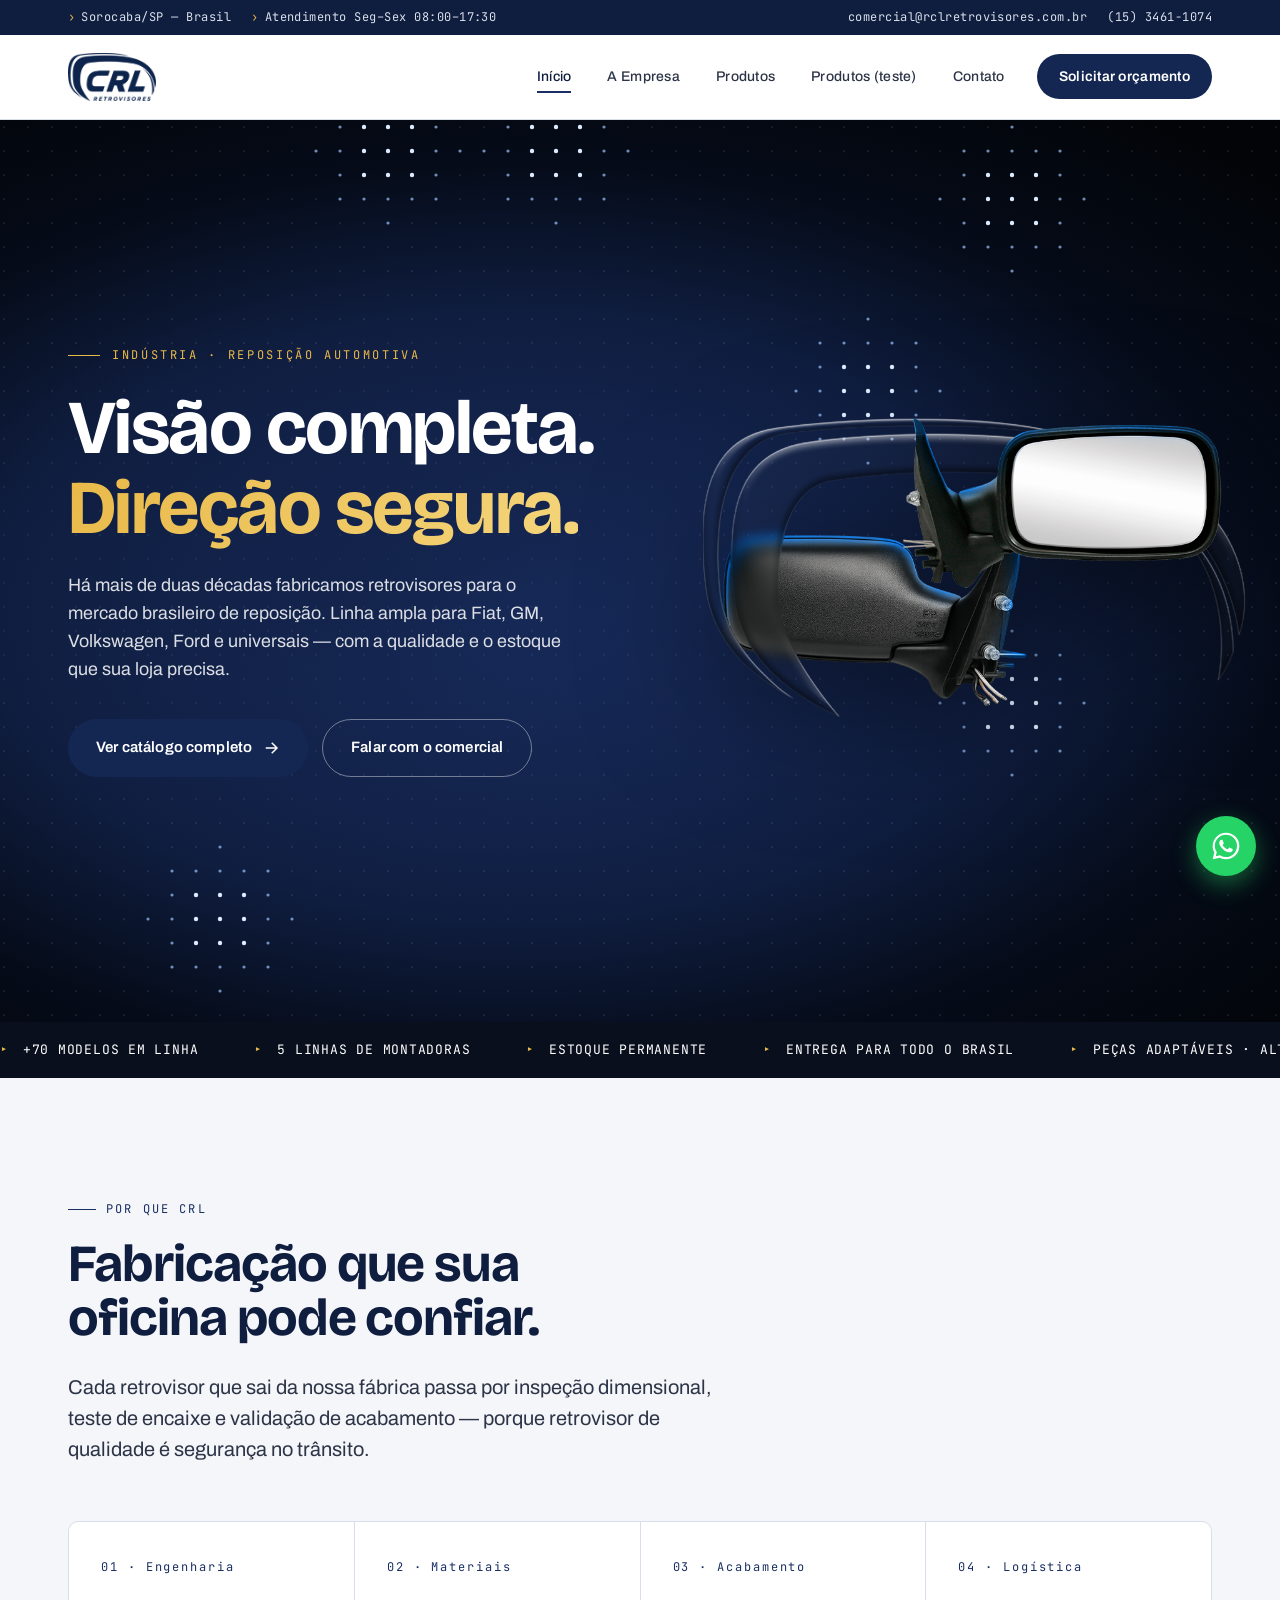
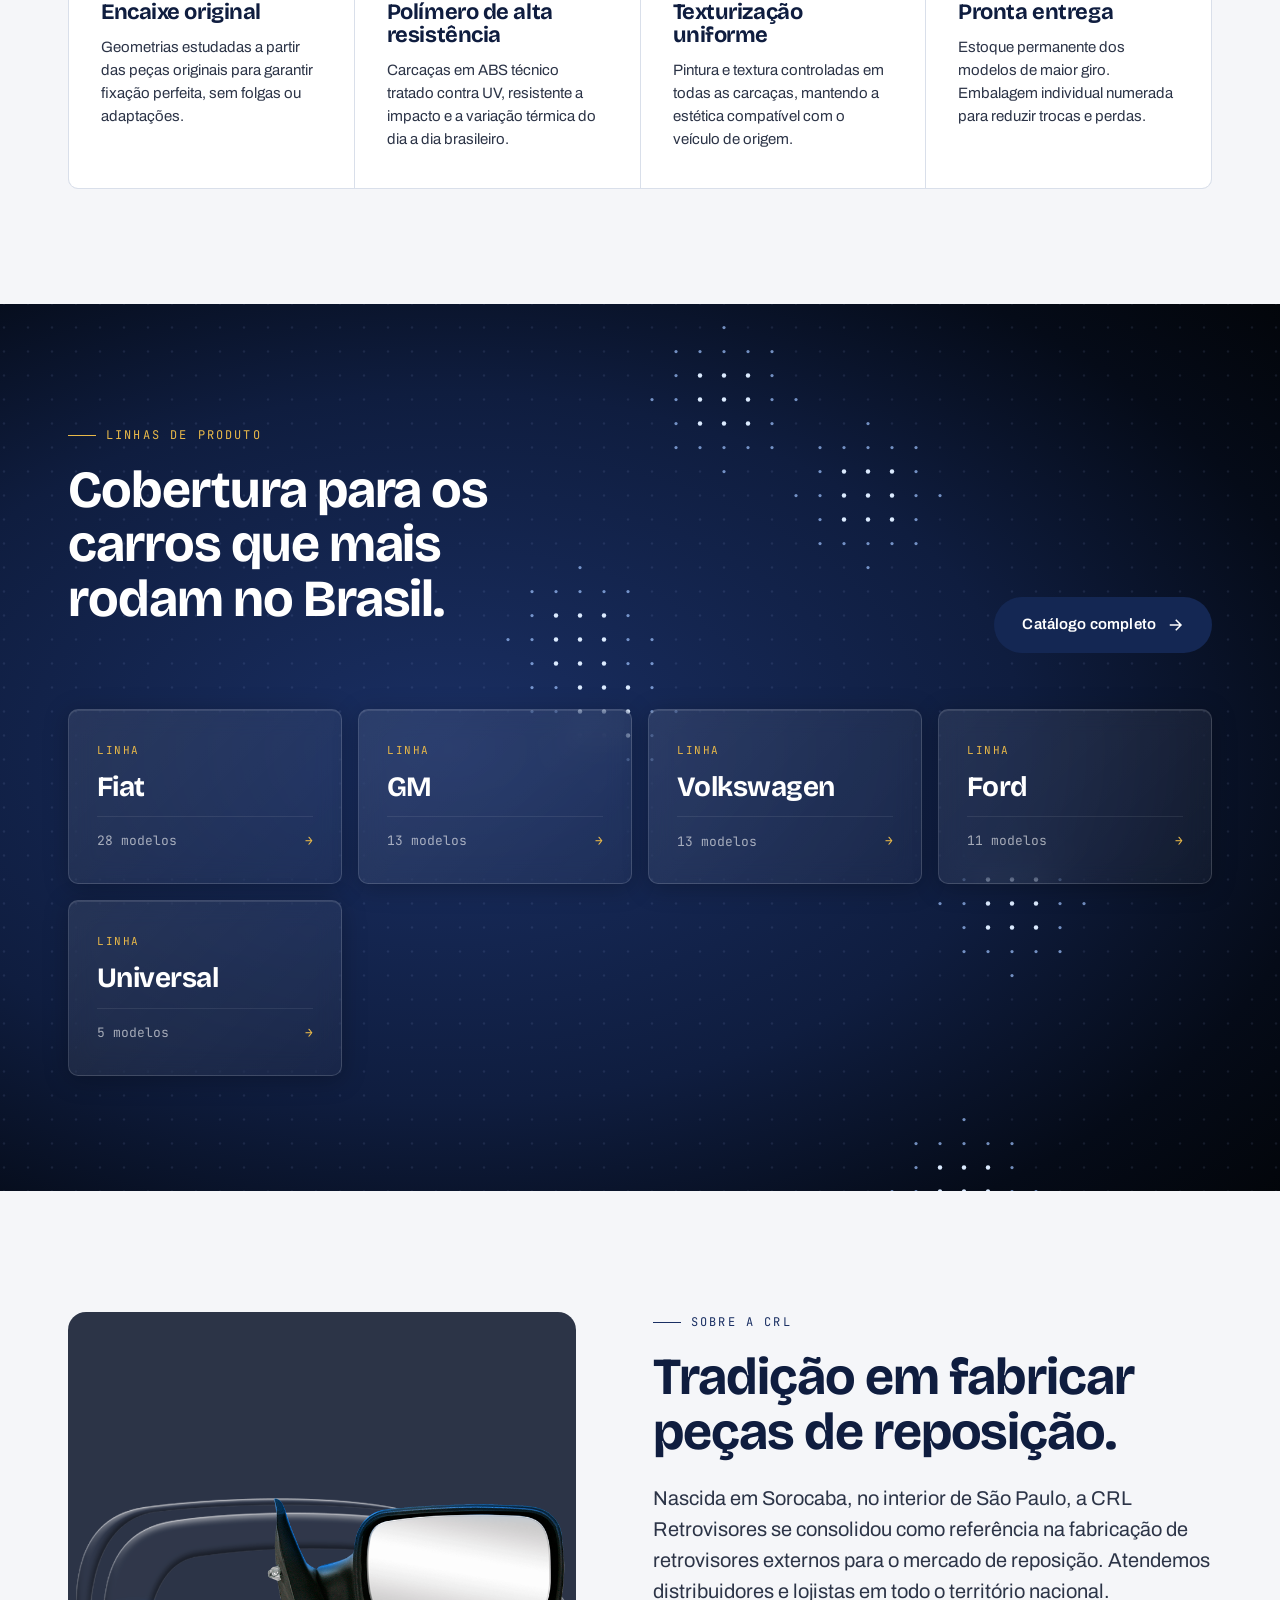
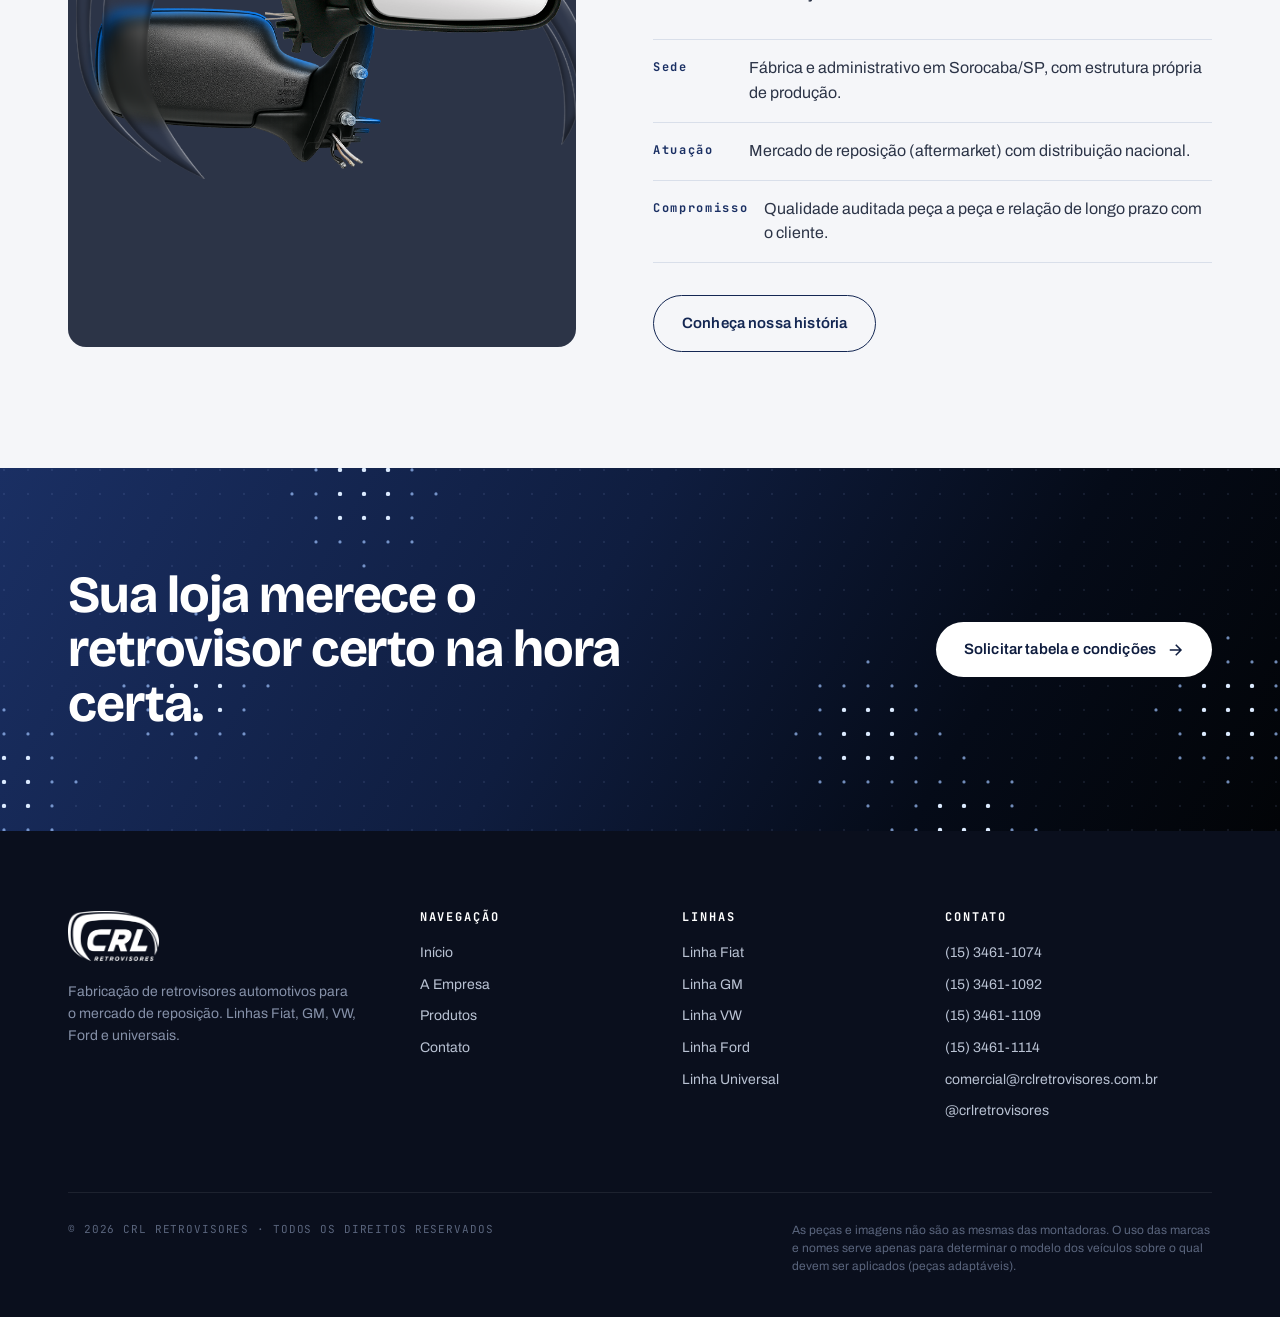
==== index.html @ fc0cb9d3 "Adiciona fotos faltantes e pagina Produtos (teste) - Associa as 9 fotos avulsas (IMG_99xx) aos produ" ====
<!DOCTYPE html>
<html lang="pt-BR">
<head>
<meta charset="UTF-8" />
<meta name="viewport" content="width=device-width, initial-scale=1.0" />
<title>CRL Retrovisores — Fábrica de retrovisores automotivos</title>
<meta name="description" content="Fábrica brasileira de retrovisores automotivos para Fiat, GM, VW, Ford e linha universal. Qualidade, ampla linha e pronta entrega para o mercado de reposição." />
<link rel="preconnect" href="https://fonts.googleapis.com" />
<link rel="preconnect" href="https://fonts.gstatic.com" crossorigin />
<link href="https://fonts.googleapis.com/css2?family=Archivo:wght@400;500;600;700;800&family=Bricolage+Grotesque:opsz,wght@12..96,500;12..96,700;12..96,800&family=JetBrains+Mono:wght@400;500&display=swap" rel="stylesheet" />
<link rel="stylesheet" href="style.css" />
</head>
<body>

<!-- Topbar -->
<div class="topbar">
  <div class="topbar-inner">
    <div class="topbar-info">
      <span>Sorocaba/SP — Brasil</span>
      <span>Atendimento Seg–Sex 08:00–17:30</span>
    </div>
    <div class="topbar-info">
      <a href="mailto:comercial@rclretrovisores.com.br">comercial@rclretrovisores.com.br</a>
      <a href="tel:+551534611074">(15) 3461-1074</a>
    </div>
  </div>
</div>

<!-- Header -->
<header class="site-header">
  <div class="header-inner">
    <a href="index.html" class="brand" aria-label="CRL Retrovisores - Início">
      <img src="logo-crl.png" alt="CRL Retrovisores" />
    </a>
    <button class="menu-toggle" aria-label="Abrir menu">
      <span></span><span></span><span></span>
    </button>
    <nav class="nav" aria-label="Navegação principal">
      <a href="index.html" class="active">Início</a>
      <a href="empresa.html">A Empresa</a>
      <a href="produtos.html">Produtos</a>
      <a href="produtos-teste.html">Produtos (teste)</a>
      <a href="contato.html">Contato</a>
      <a href="contato.html" class="nav-cta">Solicitar orçamento</a>
    </nav>
  </div>
</header>

<!-- Hero -->
<section class="hero">
  <div class="hero-bg" aria-hidden="true">
    <svg id="hero-dots" xmlns="http://www.w3.org/2000/svg" preserveAspectRatio="xMidYMid slice"></svg>
  </div>
  <div class="hero-inner">
    <div>
      <span class="hero-eyebrow">Indústria · Reposição automotiva</span>
      <h1>Visão completa.<br/><em>Direção segura.</em></h1>
      <p class="lead">Há mais de duas décadas fabricamos retrovisores para o mercado brasileiro de reposição. Linha ampla para Fiat, GM, Volkswagen, Ford e universais — com a qualidade e o estoque que sua loja precisa.</p>
      <div class="hero-actions">
        <a href="produtos.html" class="btn">
          Ver catálogo completo
          <svg class="arrow" viewBox="0 0 24 24" fill="none" stroke="currentColor" stroke-width="2"><path d="M5 12h14M13 5l7 7-7 7"/></svg>
        </a>
        <a href="contato.html" class="btn btn-ghost">Falar com o comercial</a>
      </div>
    </div>
    <div class="hero-visual">
      <img src="hero-mirrors.png" alt="Retrovisores CRL em destaque" />
    </div>
  </div>
</section>

<!-- Marquee numbers -->
<div class="hero-stats" aria-hidden="true">
  <div class="hero-stats-track">
    <span>+70 modelos em linha</span>
    <span>5 linhas de montadoras</span>
    <span>Estoque permanente</span>
    <span>Entrega para todo o Brasil</span>
    <span>Peças adaptáveis · alto padrão</span>
    <span>+70 modelos em linha</span>
    <span>5 linhas de montadoras</span>
    <span>Estoque permanente</span>
    <span>Entrega para todo o Brasil</span>
    <span>Peças adaptáveis · alto padrão</span>
  </div>
</div>

<!-- Diferenciais -->
<section class="section">
  <div class="container">
    <div class="reveal">
      <span class="eyebrow">Por que CRL</span>
      <h2 style="max-width:18ch;">Fabricação que sua oficina pode confiar.</h2>
      <p class="lead">Cada retrovisor que sai da nossa fábrica passa por inspeção dimensional, teste de encaixe e validação de acabamento — porque retrovisor de qualidade é segurança no trânsito.</p>
    </div>

    <div class="features-grid reveal reveal-delay-1">
      <div class="feature">
        <span class="feature-num">01 · Engenharia</span>
        <h3>Encaixe original</h3>
        <p>Geometrias estudadas a partir das peças originais para garantir fixação perfeita, sem folgas ou adaptações.</p>
      </div>
      <div class="feature">
        <span class="feature-num">02 · Materiais</span>
        <h3>Polímero de alta resistência</h3>
        <p>Carcaças em ABS técnico tratado contra UV, resistente a impacto e a variação térmica do dia a dia brasileiro.</p>
      </div>
      <div class="feature">
        <span class="feature-num">03 · Acabamento</span>
        <h3>Texturização uniforme</h3>
        <p>Pintura e textura controladas em todas as carcaças, mantendo a estética compatível com o veículo de origem.</p>
      </div>
      <div class="feature">
        <span class="feature-num">04 · Logística</span>
        <h3>Pronta entrega</h3>
        <p>Estoque permanente dos modelos de maior giro. Embalagem individual numerada para reduzir trocas e perdas.</p>
      </div>
    </div>
  </div>
</section>

<!-- Linhas -->
<section class="section linhas-section">
  <div class="hero-bg" aria-hidden="true">
    <svg xmlns="http://www.w3.org/2000/svg" preserveAspectRatio="xMidYMid slice"></svg>
  </div>
  <div class="container">
    <div style="display:flex;justify-content:space-between;align-items:end;gap:30px;flex-wrap:wrap;" class="reveal">
      <div>
        <span class="eyebrow">Linhas de produto</span>
        <h2 style="max-width:14ch;">Cobertura para os carros que mais rodam no Brasil.</h2>
      </div>
      <a href="produtos.html" class="btn">Catálogo completo
        <svg class="arrow" viewBox="0 0 24 24" fill="none" stroke="currentColor" stroke-width="2"><path d="M5 12h14M13 5l7 7-7 7"/></svg>
      </a>
    </div>

    <div class="linhas-grid reveal reveal-delay-1">
      <a href="produtos.html?marca=Fiat" class="linha-card">
        <span class="badge">Linha</span>
        <h3>Fiat</h3>
        <span class="count">28 modelos</span>
      </a>
      <a href="produtos.html?marca=GM" class="linha-card">
        <span class="badge">Linha</span>
        <h3>GM</h3>
        <span class="count">13 modelos</span>
      </a>
      <a href="produtos.html?marca=VW" class="linha-card">
        <span class="badge">Linha</span>
        <h3>Volkswagen</h3>
        <span class="count">13 modelos</span>
      </a>
      <a href="produtos.html?marca=Ford" class="linha-card">
        <span class="badge">Linha</span>
        <h3>Ford</h3>
        <span class="count">11 modelos</span>
      </a>
      <a href="produtos.html?marca=Universal" class="linha-card">
        <span class="badge">Linha</span>
        <h3>Universal</h3>
        <span class="count">5 modelos</span>
      </a>
    </div>
  </div>
</section>

<!-- About split -->
<section class="section">
  <div class="container">
    <div class="split">
      <div class="split-visual reveal">
        <img src="hero-mirrors.png" alt="Detalhe de retrovisor automotivo" />
      </div>
      <div class="split-text reveal reveal-delay-1">
        <span class="eyebrow">Sobre a CRL</span>
        <h2>Tradição em fabricar peças de reposição.</h2>
        <p class="lead">Nascida em Sorocaba, no interior de São Paulo, a CRL Retrovisores se consolidou como referência na fabricação de retrovisores externos para o mercado de reposição. Atendemos distribuidores e lojistas em todo o território nacional.</p>
        <ul>
          <li><strong>Sede</strong><span>Fábrica e administrativo em Sorocaba/SP, com estrutura própria de produção.</span></li>
          <li><strong>Atuação</strong><span>Mercado de reposição (aftermarket) com distribuição nacional.</span></li>
          <li><strong>Compromisso</strong><span>Qualidade auditada peça a peça e relação de longo prazo com o cliente.</span></li>
        </ul>
        <a href="empresa.html" class="btn btn-ghost" style="margin-top:32px;">Conheça nossa história</a>
      </div>
    </div>
  </div>
</section>

<!-- CTA strip -->
<section class="cta-strip">
  <div class="hero-bg" aria-hidden="true">
    <svg xmlns="http://www.w3.org/2000/svg" preserveAspectRatio="xMidYMid slice"></svg>
  </div>
  <div class="cta-strip-inner">
    <h2>Sua loja merece o retrovisor certo na hora certa.</h2>
    <a href="contato.html" class="btn">
      Solicitar tabela e condições
      <svg class="arrow" viewBox="0 0 24 24" fill="none" stroke="currentColor" stroke-width="2"><path d="M5 12h14M13 5l7 7-7 7"/></svg>
    </a>
  </div>
</section>

<!-- Footer -->
<footer>
  <div class="footer-inner">
    <div class="footer-grid">
      <div class="footer-brand">
        <img src="logo-crl-white.png" alt="CRL Retrovisores" />
        <p>Fabricação de retrovisores automotivos para o mercado de reposição. Linhas Fiat, GM, VW, Ford e universais.</p>
      </div>
      <div class="footer-col">
        <h4>Navegação</h4>
        <ul>
          <li><a href="index.html">Início</a></li>
          <li><a href="empresa.html">A Empresa</a></li>
          <li><a href="produtos.html">Produtos</a></li>
          <li><a href="contato.html">Contato</a></li>
        </ul>
      </div>
      <div class="footer-col">
        <h4>Linhas</h4>
        <ul>
          <li><a href="produtos.html?marca=Fiat">Linha Fiat</a></li>
          <li><a href="produtos.html?marca=GM">Linha GM</a></li>
          <li><a href="produtos.html?marca=VW">Linha VW</a></li>
          <li><a href="produtos.html?marca=Ford">Linha Ford</a></li>
          <li><a href="produtos.html?marca=Universal">Linha Universal</a></li>
        </ul>
      </div>
      <div class="footer-col">
        <h4>Contato</h4>
        <ul>
          <li><a href="tel:+551534611074">(15) 3461-1074</a></li>
          <li><a href="tel:+551534611092">(15) 3461-1092</a></li>
          <li><a href="tel:+551534611109">(15) 3461-1109</a></li>
          <li><a href="tel:+551534611114">(15) 3461-1114</a></li>
          <li><a href="mailto:comercial@rclretrovisores.com.br">comercial@rclretrovisores.com.br</a></li>
          <li><a href="https://instagram.com/crlretrovisores" target="_blank" rel="noopener">@crlretrovisores</a></li>
        </ul>
      </div>
    </div>
    <div class="footer-bottom">
      <span>© <span id="year">2026</span> CRL Retrovisores · Todos os direitos reservados</span>
      <p class="disclaimer">As peças e imagens não são as mesmas das montadoras. O uso das marcas e nomes serve apenas para determinar o modelo dos veículos sobre o qual devem ser aplicados (peças adaptáveis).</p>
    </div>
  </div>
</footer>

<a href="https://wa.me/551534611074?text=Ol%C3%A1!%20Vim%20pelo%20site%20da%20CRL%20Retrovisores." class="whats-float" target="_blank" rel="noopener" aria-label="Falar no WhatsApp">
  <svg viewBox="0 0 32 32" fill="currentColor" aria-hidden="true"><path d="M16.003 2.667C8.643 2.667 2.667 8.643 2.667 16.003c0 2.349.61 4.557 1.683 6.471L2.667 29.333l7.05-1.65a13.27 13.27 0 0 0 6.286 1.601h.005c7.36 0 13.336-5.976 13.336-13.336 0-3.563-1.388-6.91-3.91-9.43-2.522-2.522-5.871-3.85-9.431-3.85zm0 24.39h-.004a11.07 11.07 0 0 1-5.638-1.544l-.404-.24-4.184.98 1-4.078-.263-.418a11.05 11.05 0 0 1-1.694-5.876c.001-6.114 4.974-11.087 11.092-11.087 2.961 0 5.745 1.155 7.838 3.252a11.014 11.014 0 0 1 3.245 7.84c-.001 6.115-4.974 11.171-11.088 11.171zm6.084-8.305c-.333-.167-1.97-.973-2.276-1.084-.305-.111-.527-.167-.749.167-.222.333-.86 1.084-1.054 1.306-.194.222-.388.25-.721.083-.333-.167-1.407-.518-2.681-1.654-.991-.884-1.66-1.976-1.854-2.309-.194-.333-.02-.514.146-.681.15-.149.333-.388.5-.583.166-.194.222-.333.333-.555.111-.222.055-.417-.028-.583-.083-.166-.749-1.806-1.026-2.474-.27-.65-.545-.561-.749-.572-.194-.01-.416-.012-.638-.012a1.224 1.224 0 0 0-.888.417c-.305.333-1.165 1.139-1.165 2.778 0 1.638 1.193 3.222 1.359 3.444.166.222 2.347 3.585 5.689 5.026.795.343 1.416.548 1.9.701.798.254 1.524.218 2.099.132.64-.096 1.97-.806 2.247-1.583.277-.778.277-1.444.194-1.583-.083-.139-.305-.222-.638-.389z"/></svg>
</a>

<script src="script.js"></script>
</body>
</html>
---- style.css ----
/* =========================================================
   CRL RETROVISORES — design system
   Paleta da marca + tipografia industrial-editorial
   ========================================================= */

:root {
  --navy-900: #0f1d3f;
  --navy-800: #142753;
  --navy-700: #1a2f63;
  --navy-600: #1f3a78;
  --navy-500: #2a4a92;
  --steel-100: #eef1f6;
  --steel-200: #d9dfea;
  --steel-300: #b9c2d3;
  --steel-400: #8590a8;
  --steel-500: #5a657d;
  --steel-700: #2c3447;
  --paper: #f5f6f9;
  --white: #ffffff;
  --ink: #0a0f1d;
  --accent: #e9b949;       /* metallic warm — usado como acento raro */
  --shadow-sm: 0 1px 2px rgba(15, 29, 63, 0.08);
  --shadow-md: 0 8px 24px rgba(15, 29, 63, 0.10);
  --shadow-lg: 0 24px 60px rgba(15, 29, 63, 0.18);

  --font-display: "Bricolage Grotesque", "Archivo", sans-serif;
  --font-sans: "Archivo", "Helvetica Neue", Arial, sans-serif;
  --font-mono: "JetBrains Mono", "IBM Plex Mono", monospace;

  --radius-sm: 4px;
  --radius-md: 10px;
  --radius-lg: 18px;

  --container: 1240px;
  --gutter: clamp(20px, 4vw, 48px);
}

* { box-sizing: border-box; }

html { scroll-behavior: smooth; }

body {
  margin: 0;
  font-family: var(--font-sans);
  font-size: 16px;
  line-height: 1.55;
  color: var(--ink);
  background: var(--paper);
  -webkit-font-smoothing: antialiased;
  text-rendering: optimizeLegibility;
}

img { max-width: 100%; display: block; }
a { color: inherit; text-decoration: none; }
button { font-family: inherit; cursor: pointer; border: none; background: none; }

/* =========================================================
   TOPBAR + NAV
   ========================================================= */

.topbar {
  background: var(--navy-900);
  color: var(--steel-200);
  font-family: var(--font-mono);
  font-size: 12px;
  letter-spacing: 0.04em;
}
.topbar-inner {
  max-width: var(--container);
  margin: 0 auto;
  padding: 8px var(--gutter);
  display: flex;
  justify-content: space-between;
  gap: 20px;
  flex-wrap: wrap;
}
.topbar a { color: var(--steel-200); transition: color .2s; }
.topbar a:hover { color: var(--white); }
.topbar-info { display: flex; gap: 20px; flex-wrap: wrap; }
.topbar-info span::before {
  content: "›";
  margin-right: 6px;
  color: var(--accent);
}

.site-header {
  position: sticky;
  top: 0;
  z-index: 50;
  background: rgba(255, 255, 255, 0.94);
  backdrop-filter: blur(10px);
  -webkit-backdrop-filter: blur(10px);
  border-bottom: 1px solid var(--steel-200);
}
.header-inner {
  max-width: var(--container);
  margin: 0 auto;
  padding: 18px var(--gutter);
  display: flex;
  align-items: center;
  justify-content: space-between;
  gap: 24px;
}
.brand { display: flex; align-items: center; }
.brand img { height: 48px; width: auto; }

.nav { display: flex; align-items: center; gap: 4px; }
.nav a {
  padding: 10px 16px;
  font-weight: 500;
  font-size: 14px;
  letter-spacing: 0.02em;
  color: var(--steel-700);
  border-radius: var(--radius-sm);
  transition: color .2s, background .2s;
  position: relative;
}
.nav a:hover { color: var(--navy-800); }
.nav a.active { color: var(--navy-900); }
.nav a.active::after {
  content: "";
  position: absolute;
  left: 16px; right: 16px; bottom: 4px;
  height: 2px;
  background: var(--navy-700);
}

.nav-cta {
  margin-left: 12px;
  padding: 12px 22px !important;
  background: var(--navy-800);
  color: var(--white) !important;
  border-radius: 999px !important;
  font-weight: 600 !important;
  transition: background .2s, transform .2s !important;
}
.nav-cta:hover { background: var(--navy-700) !important; transform: translateY(-1px); }
.nav-cta::after { display: none !important; }

.menu-toggle { display: none; }

@media (max-width: 880px) {
  .header-inner { flex-wrap: wrap; }
  .menu-toggle {
    display: flex;
    flex-direction: column;
    gap: 5px;
    padding: 8px;
  }
  .menu-toggle span {
    width: 26px; height: 2px;
    background: var(--navy-800);
    transition: transform .25s;
  }
  .nav {
    display: none;
    width: 100%;
    flex-direction: column;
    align-items: stretch;
    gap: 0;
    padding-top: 16px;
    border-top: 1px solid var(--steel-200);
  }
  .nav.open { display: flex; }
  .nav a { padding: 14px 8px; }
  .nav a.active::after { display: none; }
  .nav-cta { margin: 12px 0 0; text-align: center; }
}

/* =========================================================
   GENERIC SECTIONS
   ========================================================= */

.section {
  padding: clamp(72px, 9vw, 128px) 0;
}
.container {
  max-width: var(--container);
  margin: 0 auto;
  padding: 0 var(--gutter);
}

.eyebrow {
  font-family: var(--font-mono);
  font-size: 12px;
  letter-spacing: 0.18em;
  text-transform: uppercase;
  color: var(--navy-700);
  display: inline-flex;
  align-items: center;
  gap: 10px;
  margin-bottom: 18px;
}
.eyebrow::before {
  content: "";
  width: 28px; height: 1px;
  background: var(--navy-700);
}

h1, h2, h3, h4 {
  font-family: var(--font-display);
  font-weight: 700;
  line-height: 1.05;
  letter-spacing: -0.02em;
  color: var(--navy-900);
  margin: 0 0 0.5em;
}
h1 { font-size: clamp(40px, 6vw, 76px); }
h2 { font-size: clamp(30px, 4.4vw, 52px); }
h3 { font-size: clamp(22px, 2.4vw, 30px); }

p { margin: 0 0 1em; color: var(--steel-700); }
.lead { font-size: clamp(17px, 1.6vw, 20px); color: var(--steel-700); max-width: 60ch; }

.btn {
  display: inline-flex;
  align-items: center;
  gap: 10px;
  padding: 16px 28px;
  background: var(--navy-800);
  color: var(--white);
  border-radius: 999px;
  font-weight: 600;
  font-size: 15px;
  letter-spacing: 0.01em;
  transition: background .2s, transform .2s, box-shadow .2s;
}
.btn:hover { background: var(--navy-700); transform: translateY(-2px); box-shadow: var(--shadow-md); }
.btn-ghost {
  background: transparent;
  color: var(--navy-800);
  border: 1.5px solid var(--navy-800);
}
.btn-ghost:hover { background: var(--navy-800); color: var(--white); }

.btn .arrow {
  width: 18px; height: 18px;
  transition: transform .2s;
}
.btn:hover .arrow { transform: translateX(4px); }

/* =========================================================
   HERO — animated dot grid on deep navy
   Industrial, technical feel — dots quietly pulse in waves.
   ========================================================= */

.hero {
  position: relative;
  isolation: isolate;
  background:
    radial-gradient(ellipse 85% 70% at 40% 55%, var(--navy-700) 0%, var(--navy-900) 48%, #050b18 72%, #020407 100%);
  color: var(--white);
  overflow: hidden;
  padding: clamp(80px, 10vw, 140px) 0 clamp(100px, 12vw, 160px);
}

/* The dot-grid SVG layer */
.hero-bg {
  position: absolute;
  inset: 0;
  z-index: 0;
  pointer-events: none;
  overflow: hidden;
}
.hero-bg svg {
  width: 100%;
  height: 100%;
  display: block;
}
.hero-bg circle {
  fill: rgba(180, 200, 255, 0.10);
  transition: fill 1.8s ease, r 1.8s ease;
}
.hero-bg circle.glow-1 {
  fill: rgba(160, 195, 255, 0.7);
  r: 1.6;
}
.hero-bg circle.glow-2 {
  fill: rgba(220, 235, 255, 1);
  r: 2.2;
}

/* Subtle radial vignette to keep focus on text */
.hero::after {
  content: "";
  position: absolute;
  inset: 0;
  z-index: 1;
  background:
    radial-gradient(ellipse 70% 50% at 30% 50%, rgba(15, 29, 63, 0.5) 0%, transparent 60%);
  pointer-events: none;
}

@media (prefers-reduced-motion: reduce) {
  .hero-bg circle { transition: none; }
}

.hero-inner {
  position: relative;
  z-index: 3;
  max-width: var(--container);
  margin: 0 auto;
  padding: 0 var(--gutter);
  display: grid;
  grid-template-columns: 1.15fr 1fr;
  gap: clamp(40px, 6vw, 80px);
  align-items: center;
}

.hero-eyebrow {
  font-family: var(--font-mono);
  font-size: 12px;
  letter-spacing: 0.22em;
  text-transform: uppercase;
  color: var(--accent);
  display: inline-flex;
  align-items: center;
  gap: 12px;
  margin-bottom: 24px;
}
.hero-eyebrow::before {
  content: "";
  width: 32px; height: 1px;
  background: var(--accent);
}

.hero h1 { color: var(--white); margin-bottom: 24px; }
.hero h1 em {
  font-style: normal;
  background: linear-gradient(120deg, var(--accent), #f5d57b);
  -webkit-background-clip: text;
  background-clip: text;
  color: transparent;
}
.hero p { color: rgba(255, 255, 255, 0.85); font-size: clamp(16px, 1.4vw, 19px); max-width: 52ch; }

.hero-actions { display: flex; gap: 14px; margin-top: 36px; flex-wrap: wrap; }
.hero .btn-ghost { color: var(--white); border-color: rgba(255,255,255,0.4); }
.hero .btn-ghost:hover { background: var(--white); color: var(--navy-900); border-color: var(--white); }

.hero-visual {
  position: relative;
  aspect-ratio: 4/5;
  transform: scale(1.36);
  transform-origin: center center;
}
.hero-visual img { width: 100%; height: 100%; object-fit: contain; filter: drop-shadow(0 24px 48px rgba(0,0,0,0.5)); }

@media (max-width: 880px) {
  .hero-inner {
    grid-template-columns: 1fr;
    text-align: left;
  }
  .hero-visual {
    transform: scale(1.1);
    max-width: 340px;
    margin: 0 auto;
    aspect-ratio: 1/1;
  }
}

/* hero stats strip */
.hero-stats {
  position: relative;
  background: var(--ink);
  color: var(--white);
  font-family: var(--font-mono);
  font-size: 13px;
  letter-spacing: 0.06em;
  text-transform: uppercase;
  overflow: hidden;
}
.hero-stats-track {
  display: flex;
  gap: 56px;
  padding: 18px 0;
  white-space: nowrap;
  animation: marquee 35s linear infinite;
}
.hero-stats-track span { display: inline-flex; align-items: center; gap: 14px; }
.hero-stats-track span::before {
  content: "▸";
  color: var(--accent);
}
@keyframes marquee {
  from { transform: translateX(0); }
  to { transform: translateX(-50%); }
}

/* =========================================================
   FEATURES / DIFERENCIAIS
   ========================================================= */

.features-grid {
  display: grid;
  grid-template-columns: repeat(auto-fit, minmax(260px, 1fr));
  gap: 1px;
  background: var(--steel-200);
  border: 1px solid var(--steel-200);
  border-radius: var(--radius-md);
  overflow: hidden;
  margin-top: 56px;
}
.feature {
  padding: 36px 32px;
  background: var(--white);
  transition: background .25s;
}
.feature:hover { background: var(--steel-100); }
.feature-num {
  font-family: var(--font-mono);
  font-size: 12px;
  letter-spacing: 0.16em;
  color: var(--navy-700);
  margin-bottom: 24px;
  display: block;
}
.feature h3 { font-size: 22px; margin-bottom: 12px; }
.feature p { font-size: 15px; margin: 0; color: var(--steel-700); }

/* =========================================================
   LINHAS / BRANDS
   ========================================================= */

.linhas-section {
  background: radial-gradient(ellipse 90% 80% at 35% 50%, var(--navy-700) 0%, var(--navy-900) 50%, #050b18 78%, #020407 100%);
  color: var(--white);
  position: relative;
  isolation: isolate;
  overflow: hidden;
}
.linhas-section > .container {
  position: relative;
  z-index: 1;
}
.linhas-section h2 { color: var(--white); }
.linhas-section .eyebrow { color: var(--accent); }
.linhas-section .eyebrow::before { background: var(--accent); }
.linhas-section p { color: rgba(255,255,255,0.75); }

.linhas-grid {
  display: grid;
  grid-template-columns: repeat(auto-fit, minmax(220px, 1fr));
  gap: 16px;
  margin-top: 56px;
}
.linha-card {
  background: linear-gradient(135deg, rgba(255,255,255,0.09) 0%, rgba(255,255,255,0.04) 100%);
  border: 1px solid rgba(255,255,255,0.14);
  border-radius: var(--radius-md);
  padding: 32px 28px;
  backdrop-filter: blur(12px);
  -webkit-backdrop-filter: blur(12px);
  box-shadow: 0 4px 24px rgba(0,0,0,0.25), inset 0 1px 0 rgba(255,255,255,0.1);
  transition: background .3s, border-color .3s, transform .3s, box-shadow .3s;
  display: flex;
  flex-direction: column;
  gap: 14px;
  text-decoration: none;
  color: var(--white);
}
.linha-card:hover {
  background: linear-gradient(135deg, rgba(255,255,255,0.14) 0%, rgba(255,255,255,0.07) 100%);
  border-color: rgba(233,185,73,0.45);
  box-shadow: 0 8px 32px rgba(0,0,0,0.35), inset 0 1px 0 rgba(255,255,255,0.15);
  transform: translateY(-4px);
}
.linha-card .badge {
  font-family: var(--font-mono);
  font-size: 11px;
  letter-spacing: 0.14em;
  color: var(--accent);
  text-transform: uppercase;
}
.linha-card h3 {
  color: var(--white);
  margin: 0;
  font-size: 28px;
}
.linha-card .count {
  margin-top: auto;
  font-family: var(--font-mono);
  font-size: 13px;
  color: rgba(255,255,255,0.6);
  display: flex;
  justify-content: space-between;
  align-items: center;
  padding-top: 14px;
  border-top: 1px solid rgba(255,255,255,0.08);
}
.linha-card .count::after { content: "→"; color: var(--accent); transition: transform .2s; }
.linha-card:hover .count::after { transform: translateX(4px); }

/* =========================================================
   ABOUT SECTION (split image + text)
   ========================================================= */

.split {
  display: grid;
  grid-template-columns: 1fr 1.1fr;
  gap: clamp(40px, 6vw, 80px);
  align-items: center;
}
.split.reverse { grid-template-columns: 1.1fr 1fr; }
.split-visual {
  position: relative;
  aspect-ratio: 4/5;
  border-radius: var(--radius-lg);
  overflow: hidden;
  background: var(--steel-700);
}
.split-visual img { width: 100%; height: 100%; object-fit: cover; }
.split-text h2 { margin-bottom: 24px; }
.split-text ul { list-style: none; padding: 0; margin: 32px 0 0; }
.split-text li {
  display: flex;
  gap: 16px;
  padding: 16px 0;
  border-top: 1px solid var(--steel-200);
}
.split-text li:last-child { border-bottom: 1px solid var(--steel-200); }
.split-text li strong {
  font-family: var(--font-mono);
  font-size: 12px;
  letter-spacing: 0.14em;
  color: var(--navy-700);
  flex: 0 0 80px;
  padding-top: 2px;
}
.split-text li span { color: var(--steel-700); }

@media (max-width: 880px) {
  .split, .split.reverse { grid-template-columns: 1fr; }
  .split-visual { aspect-ratio: 4/3; }
}

/* =========================================================
   CTA STRIP
   ========================================================= */

.cta-strip {
  background: linear-gradient(120deg, var(--navy-700) 0%, var(--navy-900) 45%, #050b18 75%, #020407 100%);
  color: var(--white);
  padding: clamp(60px, 8vw, 100px) 0;
  position: relative;
  overflow: hidden;
}
.cta-strip-inner {
  position: relative;
  z-index: 1;
  max-width: var(--container);
  margin: 0 auto;
  padding: 0 var(--gutter);
  display: flex;
  align-items: center;
  justify-content: space-between;
  gap: 32px;
  flex-wrap: wrap;
}
.cta-strip h2 { color: var(--white); margin: 0; max-width: 18ch; }
.cta-strip .btn { background: var(--white); color: var(--navy-900); }
.cta-strip .btn:hover { background: var(--accent); color: var(--navy-900); }

/* =========================================================
   PRODUTOS PAGE
   ========================================================= */

.page-hero {
  background: var(--navy-900);
  color: var(--white);
  padding: clamp(80px, 8vw, 120px) 0 clamp(50px, 6vw, 80px);
  position: relative;
  overflow: hidden;
}
.page-hero h1 { color: var(--white); margin-bottom: 18px; }
.page-hero p { color: rgba(255,255,255,0.8); }
.page-hero .eyebrow { color: var(--accent); }
.page-hero .eyebrow::before { background: var(--accent); }
.page-hero .container { position: relative; }

.breadcrumb {
  font-family: var(--font-mono);
  font-size: 12px;
  letter-spacing: 0.1em;
  text-transform: uppercase;
  color: rgba(255,255,255,0.6);
  margin-bottom: 24px;
}
.breadcrumb a { color: rgba(255,255,255,0.6); }
.breadcrumb a:hover { color: var(--white); }
.breadcrumb span { color: var(--accent); margin: 0 10px; }

.filter-bar {
  position: sticky;
  top: 84px;
  z-index: 20;
  background: rgba(245, 246, 249, 0.94);
  backdrop-filter: blur(10px);
  border-bottom: 1px solid var(--steel-200);
}
.filter-bar-inner {
  max-width: var(--container);
  margin: 0 auto;
  padding: 16px var(--gutter);
  display: flex;
  align-items: center;
  gap: 12px;
  flex-wrap: wrap;
}
.filter-label {
  font-family: var(--font-mono);
  font-size: 12px;
  letter-spacing: 0.12em;
  text-transform: uppercase;
  color: var(--steel-500);
  margin-right: 8px;
}
.filter-btn {
  padding: 10px 18px;
  border: 1px solid var(--steel-300);
  border-radius: 999px;
  background: var(--white);
  color: var(--steel-700);
  font-size: 13px;
  font-weight: 500;
  letter-spacing: 0.02em;
  transition: all .2s;
}
.filter-btn:hover { border-color: var(--navy-700); color: var(--navy-700); }
.filter-btn.active {
  background: var(--navy-800);
  border-color: var(--navy-800);
  color: var(--white);
}
.filter-search {
  margin-left: auto;
  display: flex;
  align-items: center;
  gap: 8px;
  background: var(--white);
  border: 1px solid var(--steel-300);
  border-radius: 999px;
  padding: 8px 16px;
  min-width: 200px;
}
.filter-search input {
  flex: 1;
  border: none;
  outline: none;
  font-family: inherit;
  font-size: 14px;
  color: var(--navy-900);
  background: transparent;
}
.filter-search input::placeholder { color: var(--steel-400); }
.filter-search svg { color: var(--steel-400); flex-shrink: 0; }

.products-section { padding: 60px 0 100px; }
.products-grid {
  display: grid;
  grid-template-columns: repeat(auto-fill, minmax(280px, 1fr));
  gap: 24px;
}
.product-card {
  background: var(--white);
  border: 1px solid var(--steel-200);
  border-radius: var(--radius-md);
  overflow: hidden;
  transition: border-color .2s, box-shadow .2s, transform .2s;
  display: flex;
  flex-direction: column;
}
.product-card:hover {
  border-color: var(--navy-500);
  box-shadow: var(--shadow-md);
  transform: translateY(-3px);
}
.product-image {
  aspect-ratio: 4/3;
  background: linear-gradient(135deg, var(--steel-100), var(--white));
  display: flex;
  align-items: center;
  justify-content: center;
  position: relative;
  overflow: hidden;
}
.product-icon {
  width: 60%;
  height: 60%;
  color: var(--navy-700);
  position: relative;
  z-index: 1;
  opacity: 0.85;
}
.product-photo {
  width: 100%;
  height: 100%;
  object-fit: contain;
  padding: 14px;
  position: relative;
  z-index: 1;
}
.product-info { padding: 22px 22px 26px; flex: 1; display: flex; flex-direction: column; }
.product-brand {
  font-family: var(--font-mono);
  font-size: 11px;
  letter-spacing: 0.16em;
  text-transform: uppercase;
  color: var(--navy-700);
  margin-bottom: 8px;
  display: flex;
  align-items: center;
  gap: 8px;
}
.product-brand::before {
  content: "";
  width: 16px; height: 1px;
  background: var(--navy-700);
}
.product-name {
  font-family: var(--font-display);
  font-weight: 700;
  font-size: 19px;
  color: var(--navy-900);
  margin-bottom: 14px;
  letter-spacing: -0.01em;
  line-height: 1.2;
}
.product-codes {
  display: flex;
  flex-wrap: wrap;
  gap: 6px;
  margin-top: auto;
}
.code-tag {
  font-family: var(--font-mono);
  font-size: 11px;
  padding: 4px 10px;
  background: var(--steel-100);
  color: var(--navy-800);
  border-radius: 4px;
  letter-spacing: 0.04em;
}
.code-tag.cc { background: var(--navy-800); color: var(--white); }

.no-results {
  grid-column: 1 / -1;
  text-align: center;
  padding: 80px 20px;
  color: var(--steel-500);
}

/* =========================================================
   CONTATO PAGE
   ========================================================= */

.contact-grid {
  display: grid;
  grid-template-columns: 1.1fr 1fr;
  gap: clamp(40px, 6vw, 80px);
}
@media (max-width: 880px) {
  .contact-grid { grid-template-columns: 1fr; }
}

.contact-info { display: flex; flex-direction: column; gap: 28px; }
.contact-block {
  padding: 24px 28px;
  background: var(--white);
  border: 1px solid var(--steel-200);
  border-radius: var(--radius-md);
  transition: border-color .2s, transform .2s;
}
.contact-block:hover { border-color: var(--navy-500); transform: translateX(4px); }
.contact-block .label {
  font-family: var(--font-mono);
  font-size: 11px;
  letter-spacing: 0.16em;
  text-transform: uppercase;
  color: var(--navy-700);
  margin-bottom: 10px;
  display: flex;
  align-items: center;
  gap: 8px;
}
.contact-block .label::before {
  content: "";
  width: 18px; height: 1px;
  background: var(--navy-700);
}
.contact-block .value {
  font-family: var(--font-display);
  font-size: 22px;
  font-weight: 600;
  color: var(--navy-900);
  letter-spacing: -0.01em;
}
.contact-block .value a:hover { color: var(--navy-700); }
.contact-block .secondary { color: var(--steel-500); font-size: 14px; margin-top: 6px; font-family: var(--font-sans); font-weight: 400; letter-spacing: 0; }

.contact-form {
  background: var(--white);
  border: 1px solid var(--steel-200);
  border-radius: var(--radius-md);
  padding: clamp(28px, 4vw, 44px);
}
.form-group { margin-bottom: 22px; }
.form-group label {
  display: block;
  font-family: var(--font-mono);
  font-size: 11px;
  letter-spacing: 0.14em;
  text-transform: uppercase;
  color: var(--steel-500);
  margin-bottom: 8px;
}
.form-group input,
.form-group textarea,
.form-group select {
  width: 100%;
  padding: 14px 16px;
  border: 1px solid var(--steel-300);
  border-radius: var(--radius-sm);
  font-family: inherit;
  font-size: 15px;
  color: var(--navy-900);
  background: var(--paper);
  transition: border-color .2s, background .2s;
}
.form-group input:focus,
.form-group textarea:focus,
.form-group select:focus {
  outline: none;
  border-color: var(--navy-700);
  background: var(--white);
}
.form-group textarea { resize: vertical; min-height: 130px; }
.form-row { display: grid; grid-template-columns: 1fr 1fr; gap: 16px; }
@media (max-width: 600px) { .form-row { grid-template-columns: 1fr; } }
.form-submit { width: 100%; justify-content: center; padding: 18px; }
.form-note {
  font-size: 12px;
  color: var(--steel-500);
  margin-top: 14px;
  text-align: center;
  font-family: var(--font-mono);
  letter-spacing: 0.04em;
}

/* =========================================================
   FOOTER
   ========================================================= */

footer {
  background: var(--ink);
  color: var(--steel-300);
  padding: 80px 0 30px;
}
.footer-inner {
  max-width: var(--container);
  margin: 0 auto;
  padding: 0 var(--gutter);
}
.footer-grid {
  display: grid;
  grid-template-columns: 1.4fr 1fr 1fr 1.2fr;
  gap: 40px;
  margin-bottom: 60px;
}
@media (max-width: 760px) { .footer-grid { grid-template-columns: 1fr 1fr; } }
@media (max-width: 480px) { .footer-grid { grid-template-columns: 1fr; } }

.footer-brand img { height: 50px; margin-bottom: 20px; }
.footer-brand p { color: var(--steel-400); font-size: 14px; max-width: 36ch; }

.footer-col h4 {
  color: var(--white);
  font-family: var(--font-mono);
  font-size: 12px;
  letter-spacing: 0.16em;
  text-transform: uppercase;
  margin-bottom: 18px;
}
.footer-col ul { list-style: none; padding: 0; margin: 0; }
.footer-col li { margin-bottom: 10px; font-size: 14px; }
.footer-col a { color: var(--steel-300); transition: color .2s; }
.footer-col a:hover { color: var(--white); }

.footer-bottom {
  padding-top: 28px;
  border-top: 1px solid rgba(255,255,255,0.08);
  display: flex;
  justify-content: space-between;
  gap: 20px;
  flex-wrap: wrap;
  font-family: var(--font-mono);
  font-size: 11px;
  letter-spacing: 0.08em;
  color: var(--steel-500);
  text-transform: uppercase;
}
.footer-bottom .disclaimer {
  max-width: 60ch;
  font-family: var(--font-sans);
  text-transform: none;
  letter-spacing: 0;
  font-size: 12px;
  color: var(--steel-500);
  line-height: 1.5;
}

/* WhatsApp floating */
.whats-float {
  position: fixed;
  right: 24px; bottom: 24px;
  z-index: 100;
  width: 60px; height: 60px;
  border-radius: 50%;
  background: #25d366;
  display: flex;
  align-items: center;
  justify-content: center;
  box-shadow: 0 8px 24px rgba(37, 211, 102, 0.45);
  transition: transform .2s, box-shadow .2s;
}
.whats-float:hover { transform: scale(1.06); box-shadow: 0 12px 32px rgba(37, 211, 102, 0.55); }
.whats-float svg { width: 32px; height: 32px; color: white; }

/* =========================================================
   ANIMATIONS / REVEAL
   Progressive enhancement: only applied when JS adds .js-anim to <html>
   ========================================================= */

.reveal { opacity: 1; transform: none; }

.js-anim .reveal:not(.visible) {
  opacity: 0;
  transform: translateY(20px);
}
.js-anim .reveal {
  transition: opacity .8s ease, transform .8s ease;
}
.js-anim .reveal.visible {
  opacity: 1;
  transform: translateY(0);
}

.reveal-delay-1 { transition-delay: 0.1s; }
.reveal-delay-2 { transition-delay: 0.2s; }
.reveal-delay-3 { transition-delay: 0.3s; }

@media (prefers-reduced-motion: reduce) {
  .js-anim .reveal { opacity: 1 !important; transform: none !important; transition: none !important; }
}
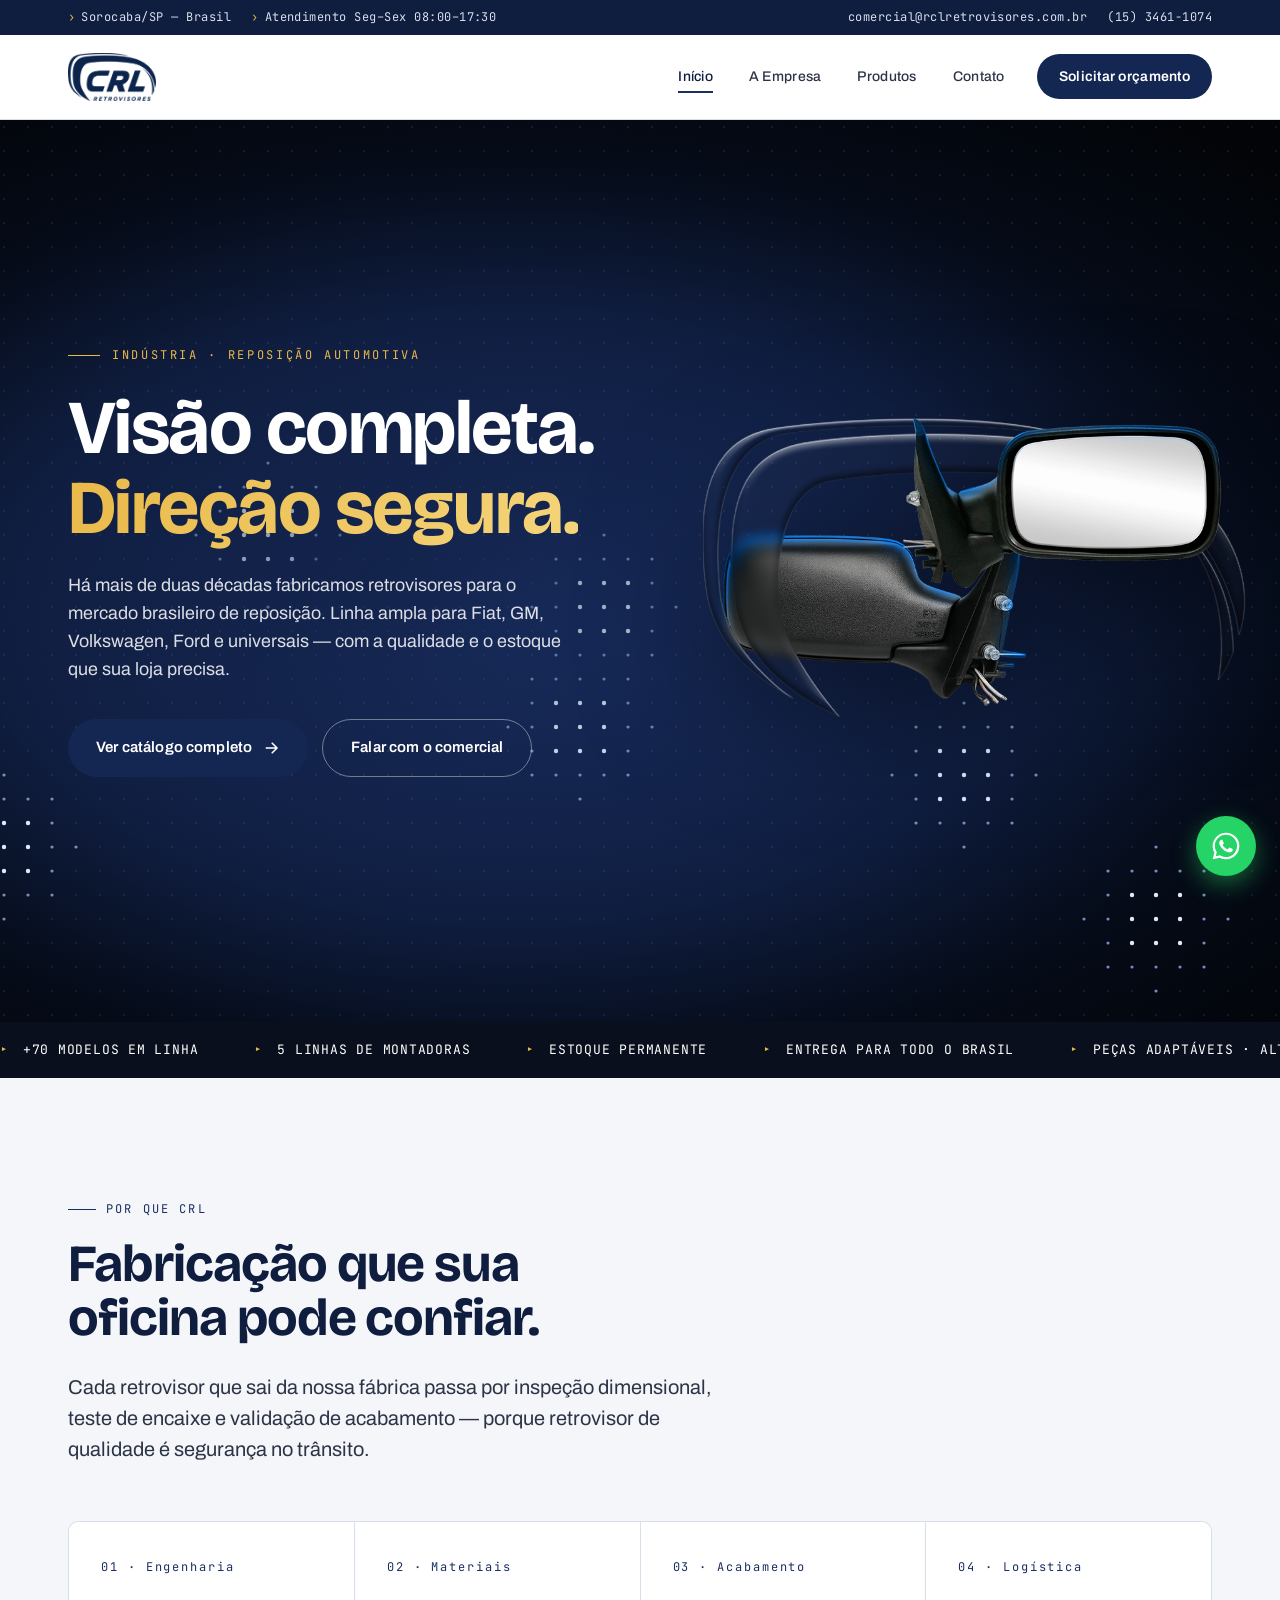
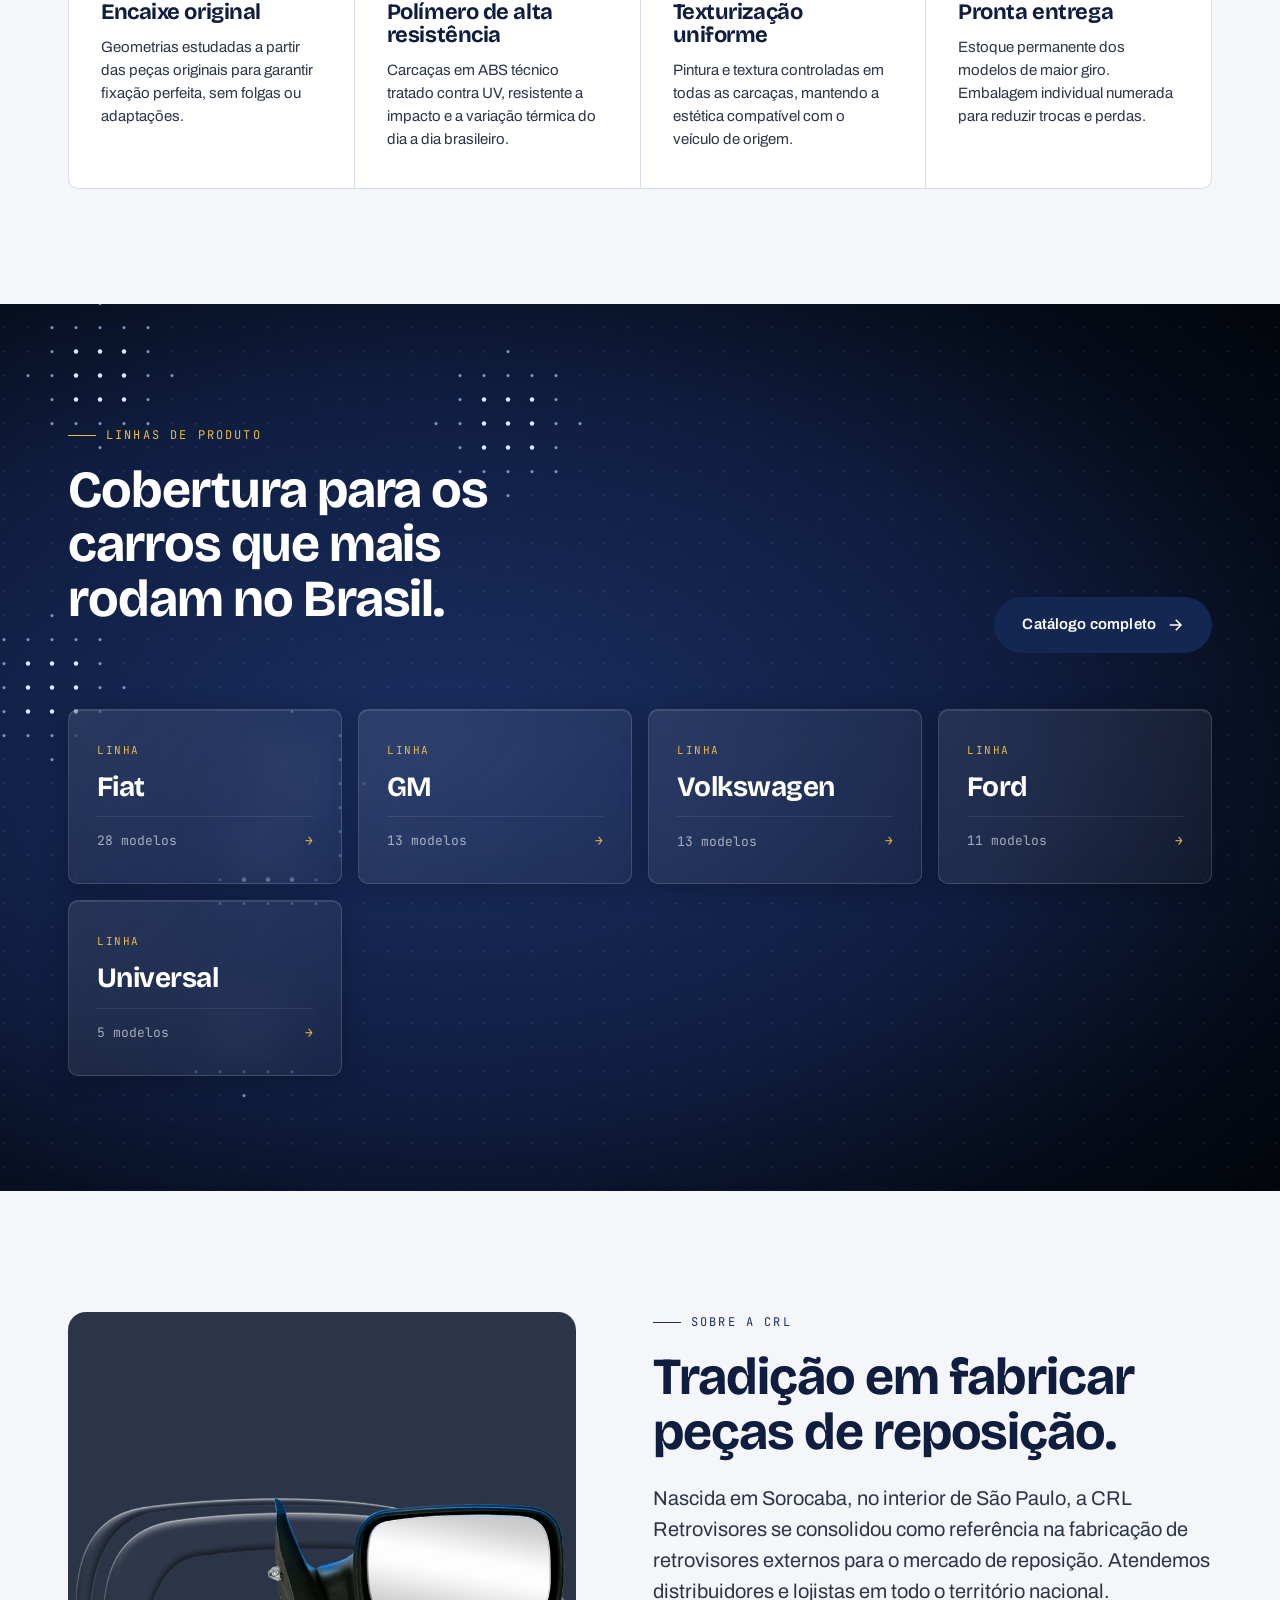
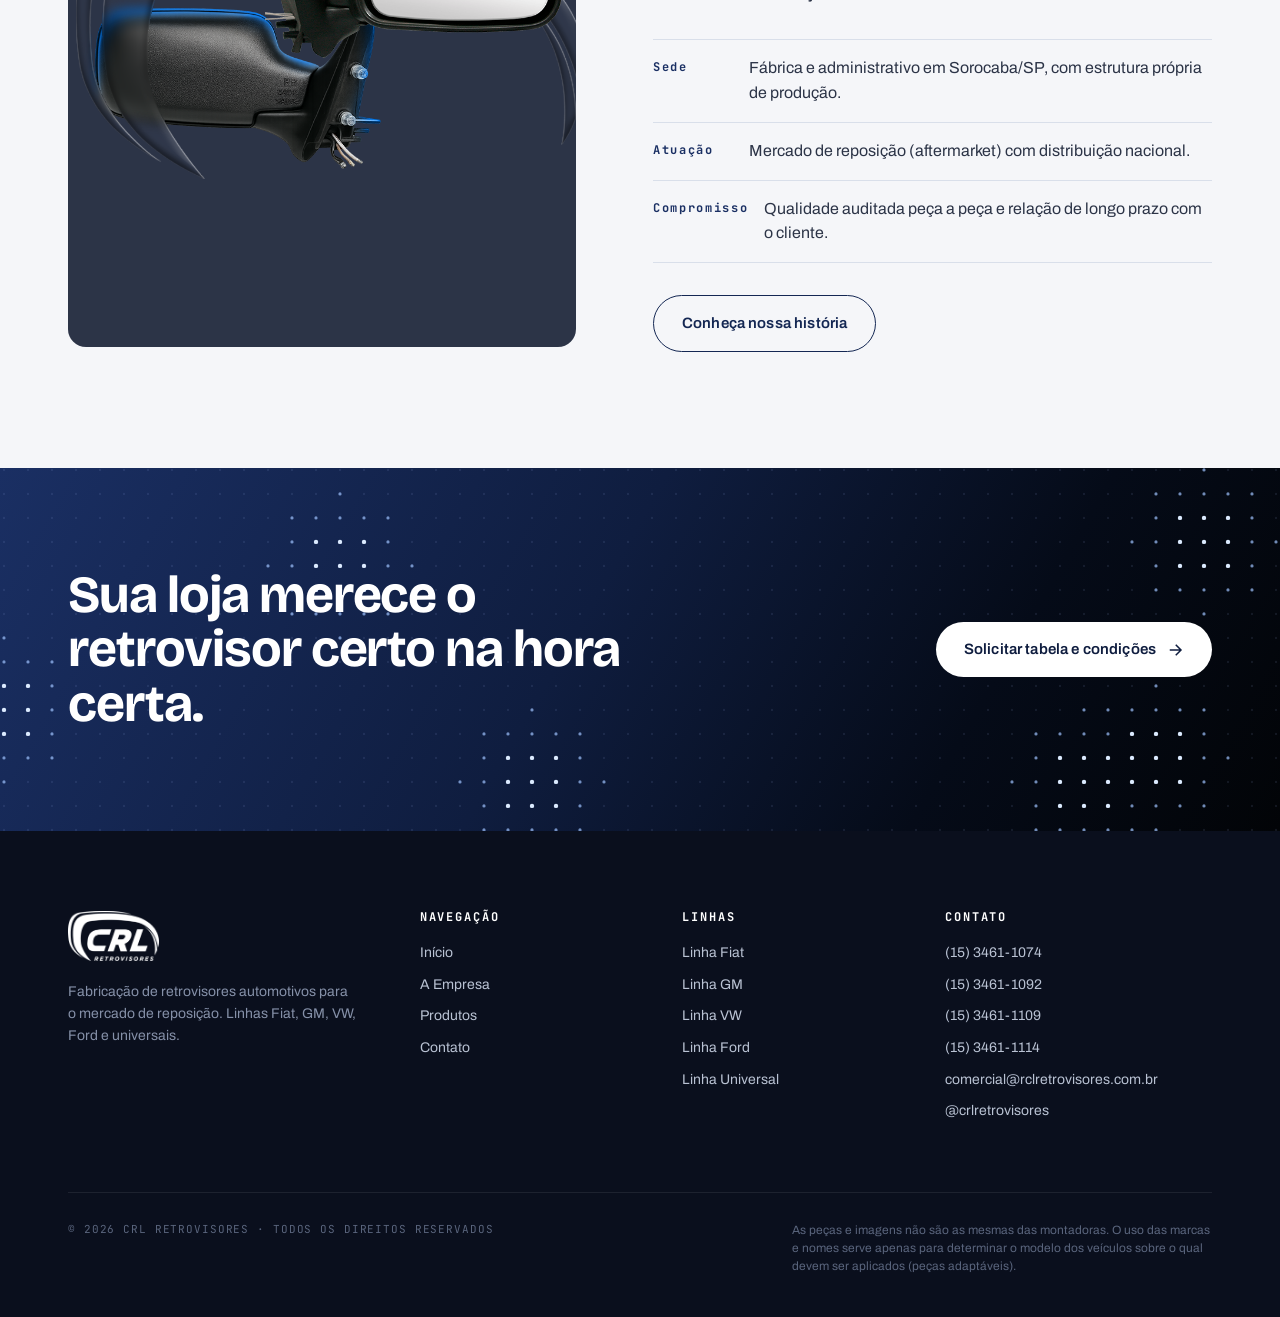
==== commit d98aa41b: "Remove pagina Produtos (teste) e link no header Co-Authored-By: Claude Opus 4.8 <noreply@anthropic.c" ====
--- a/index.html
+++ b/index.html
@@ -39,7 +39,6 @@
       <a href="index.html" class="active">Início</a>
       <a href="empresa.html">A Empresa</a>
       <a href="produtos.html">Produtos</a>
-      <a href="produtos-teste.html">Produtos (teste)</a>
       <a href="contato.html">Contato</a>
       <a href="contato.html" class="nav-cta">Solicitar orçamento</a>
     </nav>
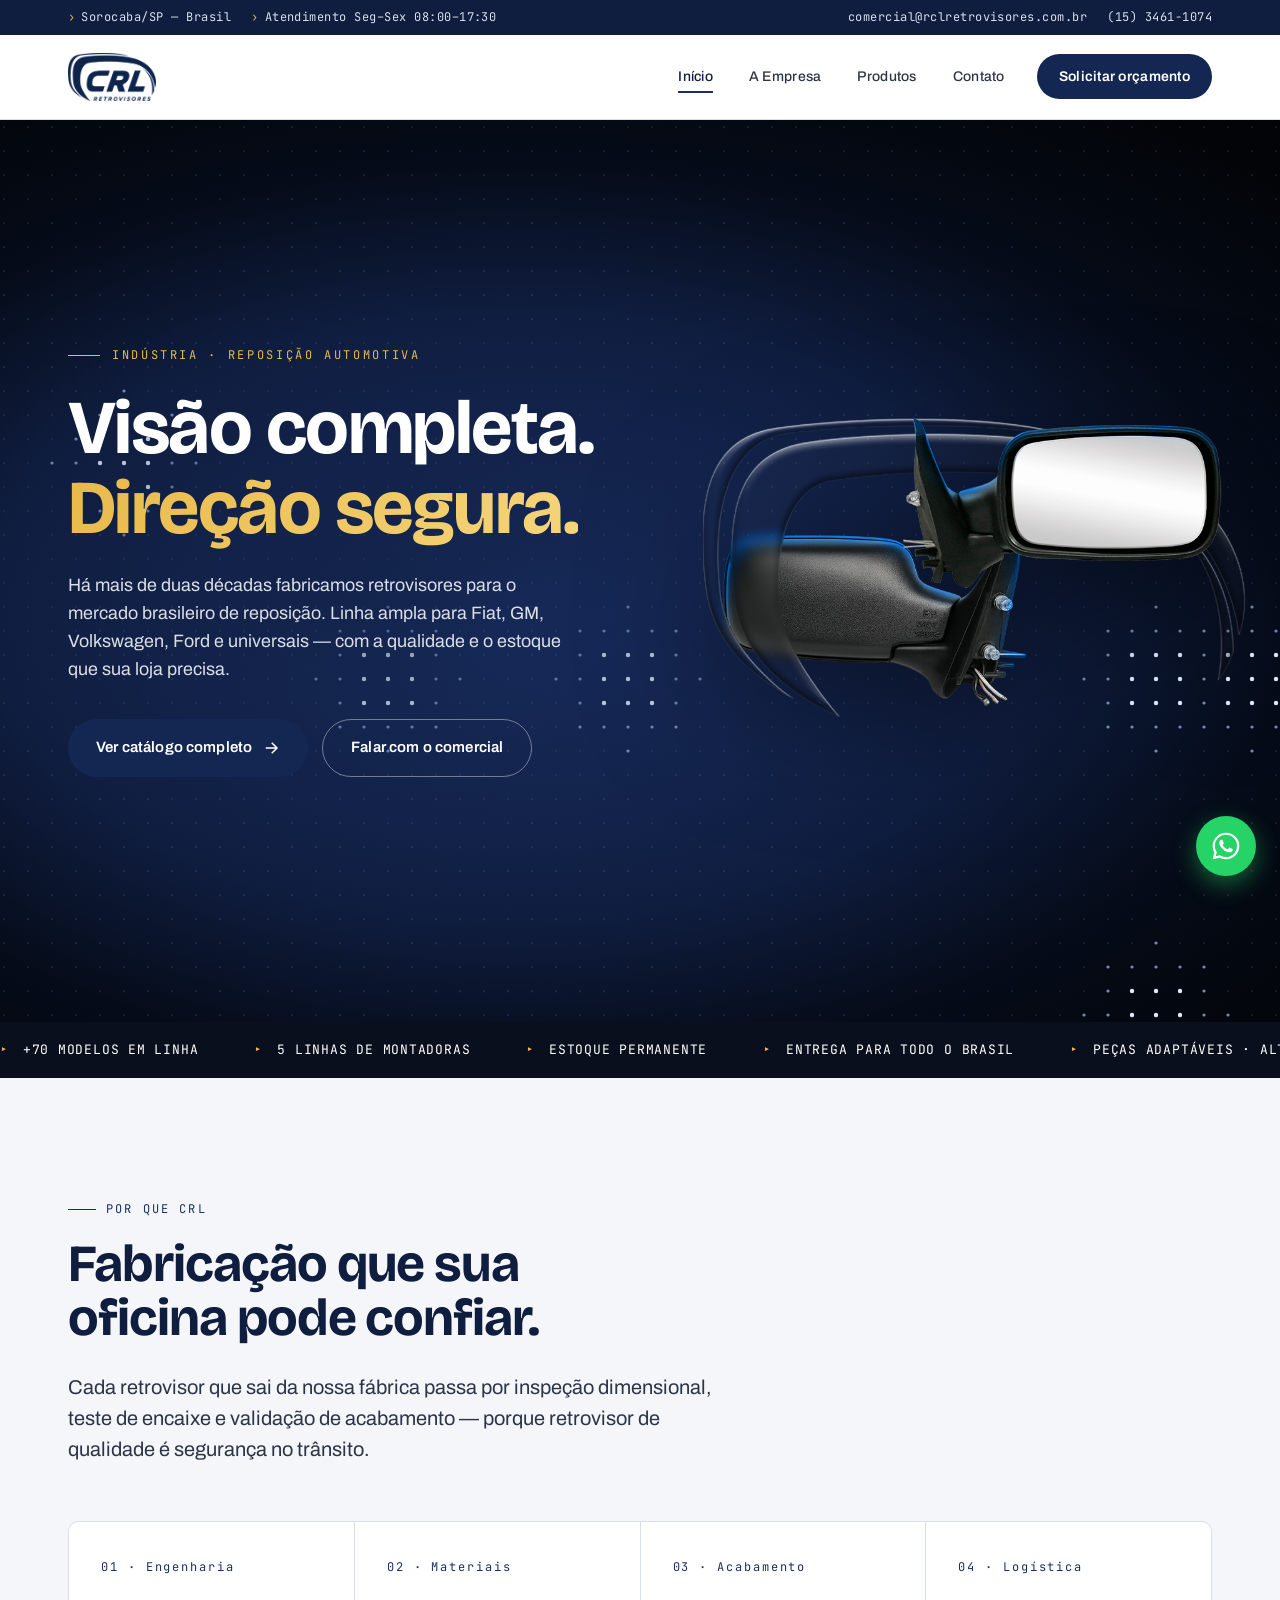
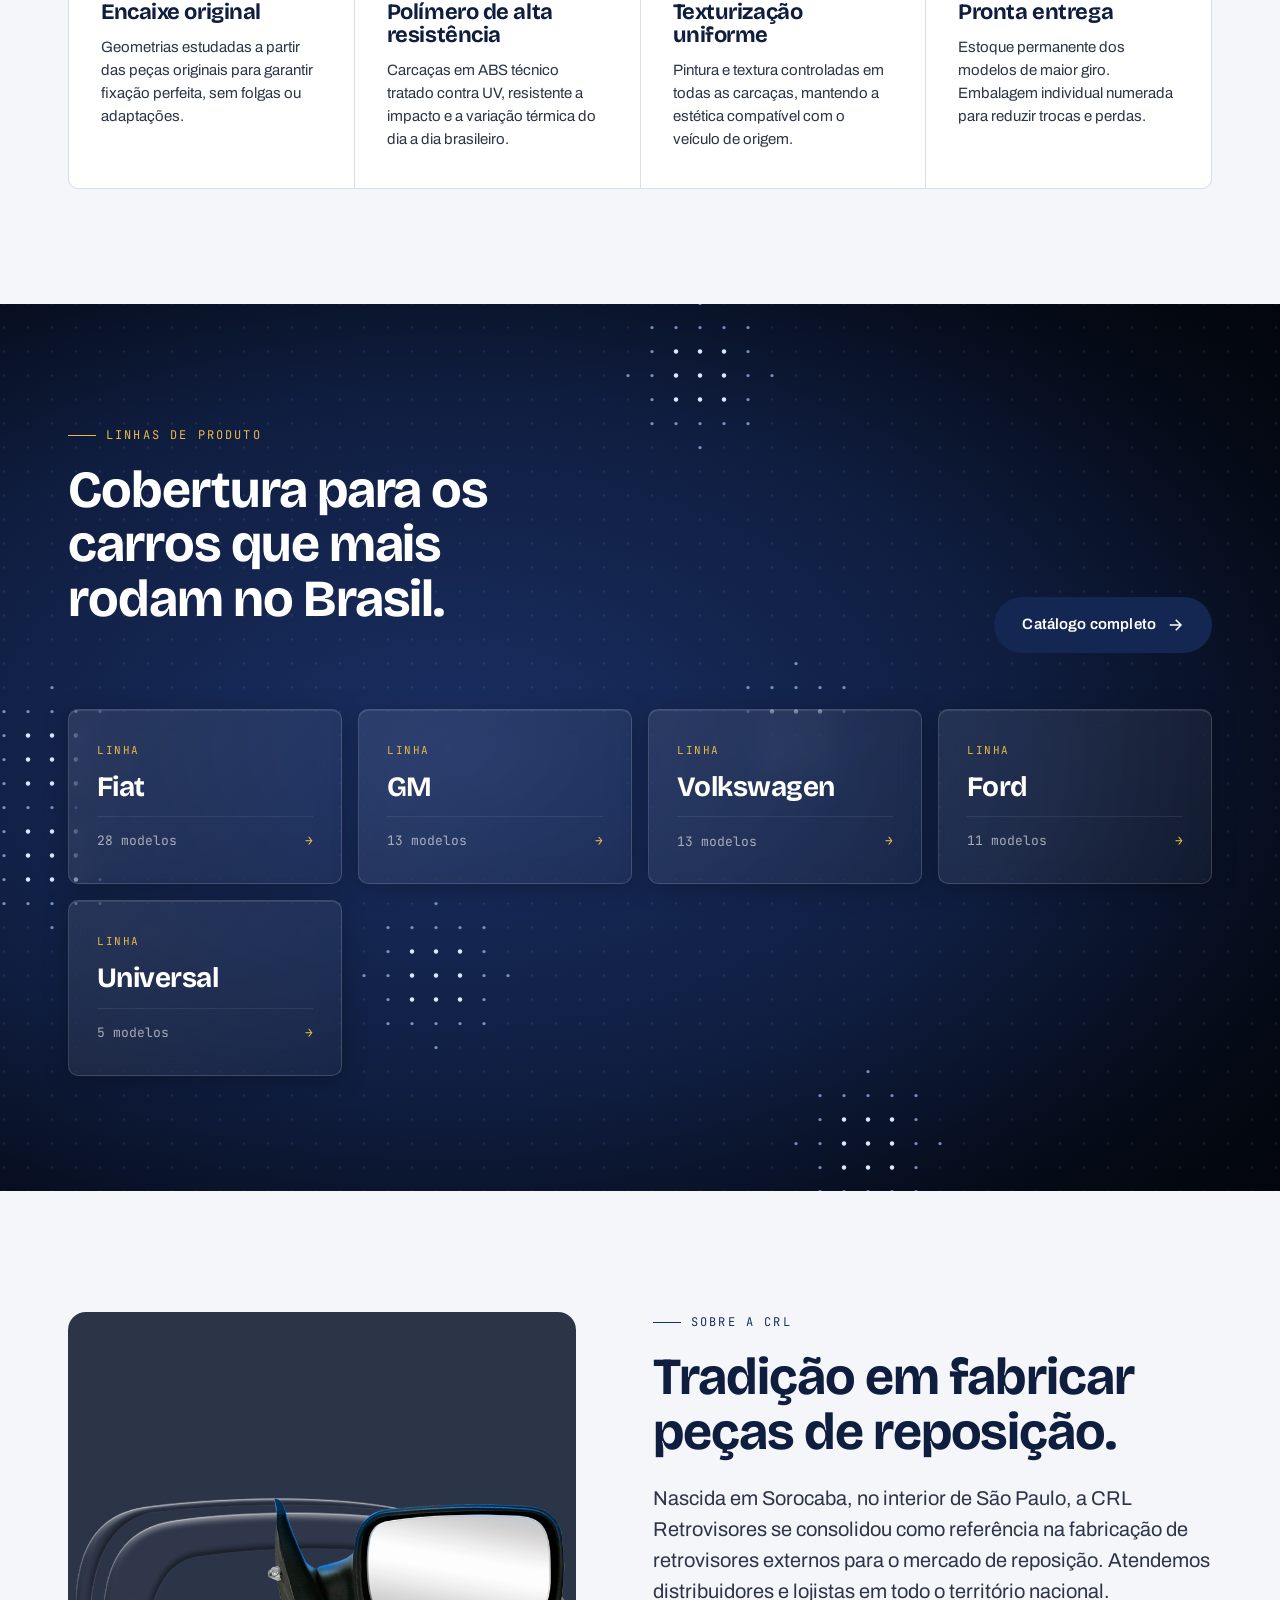
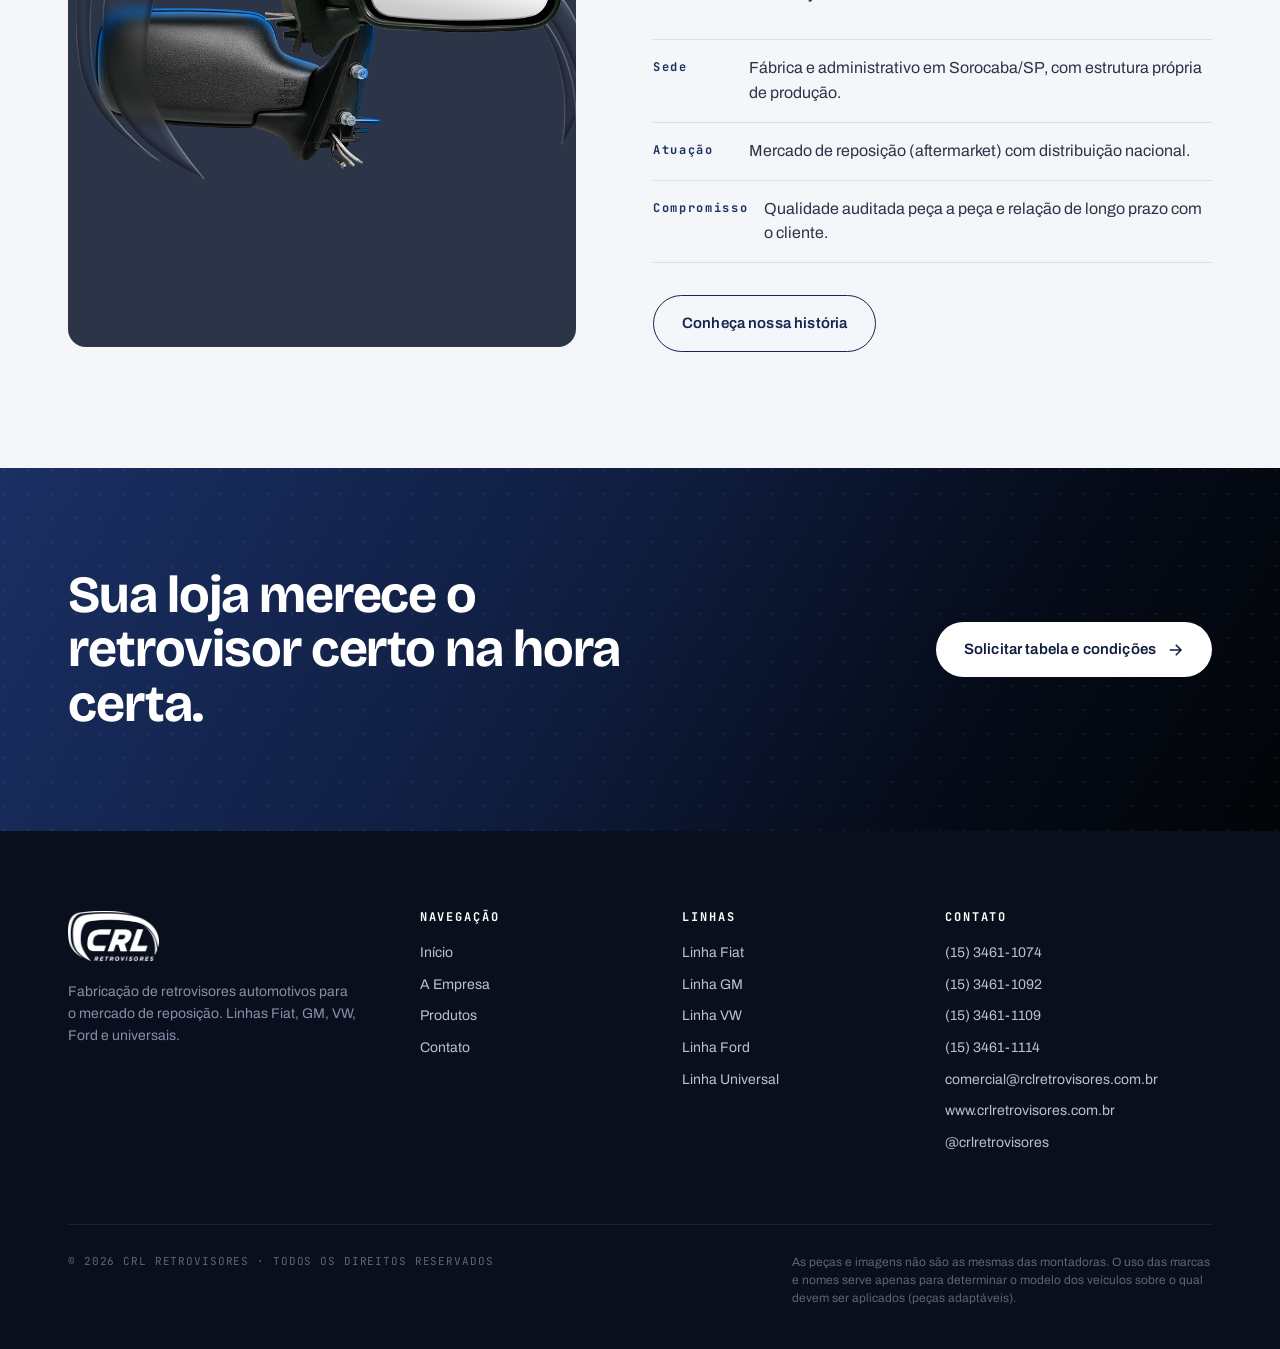
==== commit e220b8e7: "Adiciona site oficial (www.crlretrovisores.com.br) ao contato Inclui o endereco do site no rodape de" ====
--- a/index.html
+++ b/index.html
@@ -236,6 +236,7 @@
           <li><a href="tel:+551534611109">(15) 3461-1109</a></li>
           <li><a href="tel:+551534611114">(15) 3461-1114</a></li>
           <li><a href="mailto:comercial@rclretrovisores.com.br">comercial@rclretrovisores.com.br</a></li>
+          <li><a href="https://www.crlretrovisores.com.br" target="_blank" rel="noopener">www.crlretrovisores.com.br</a></li>
           <li><a href="https://instagram.com/crlretrovisores" target="_blank" rel="noopener">@crlretrovisores</a></li>
         </ul>
       </div>
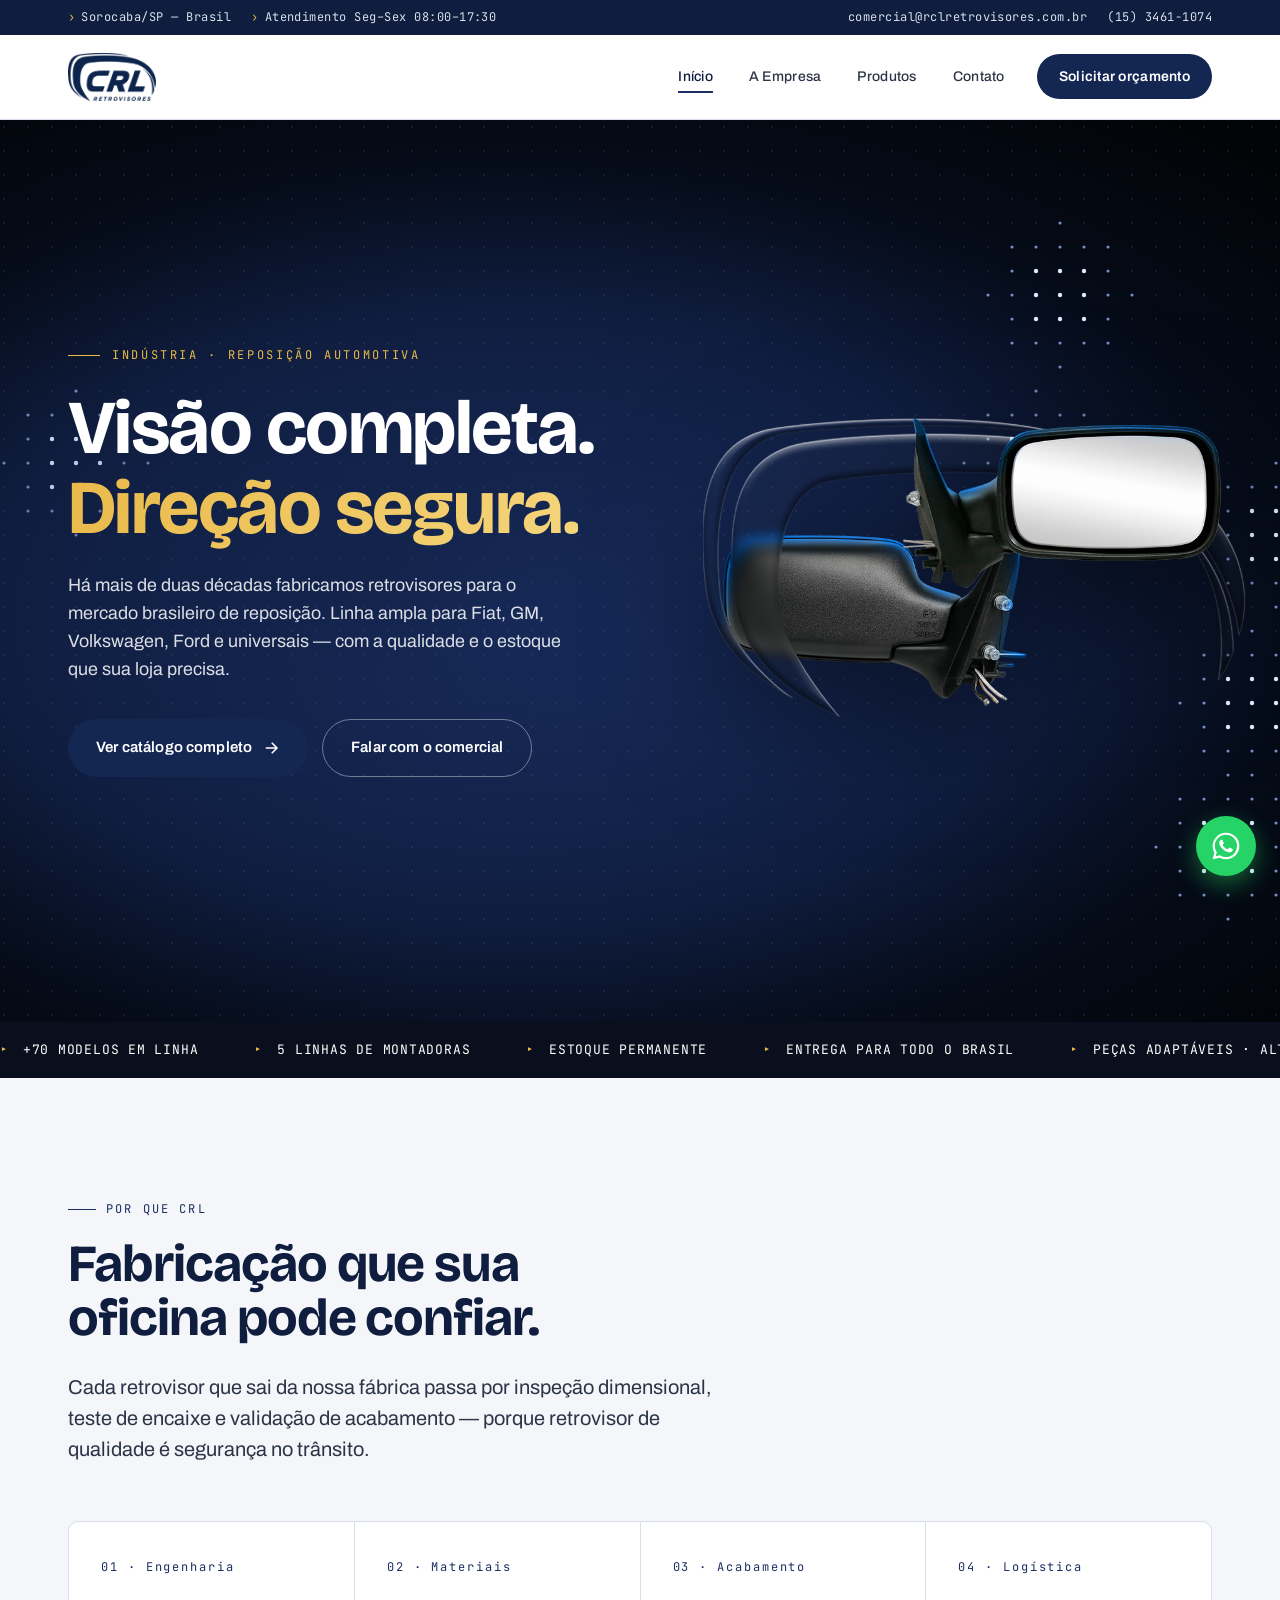
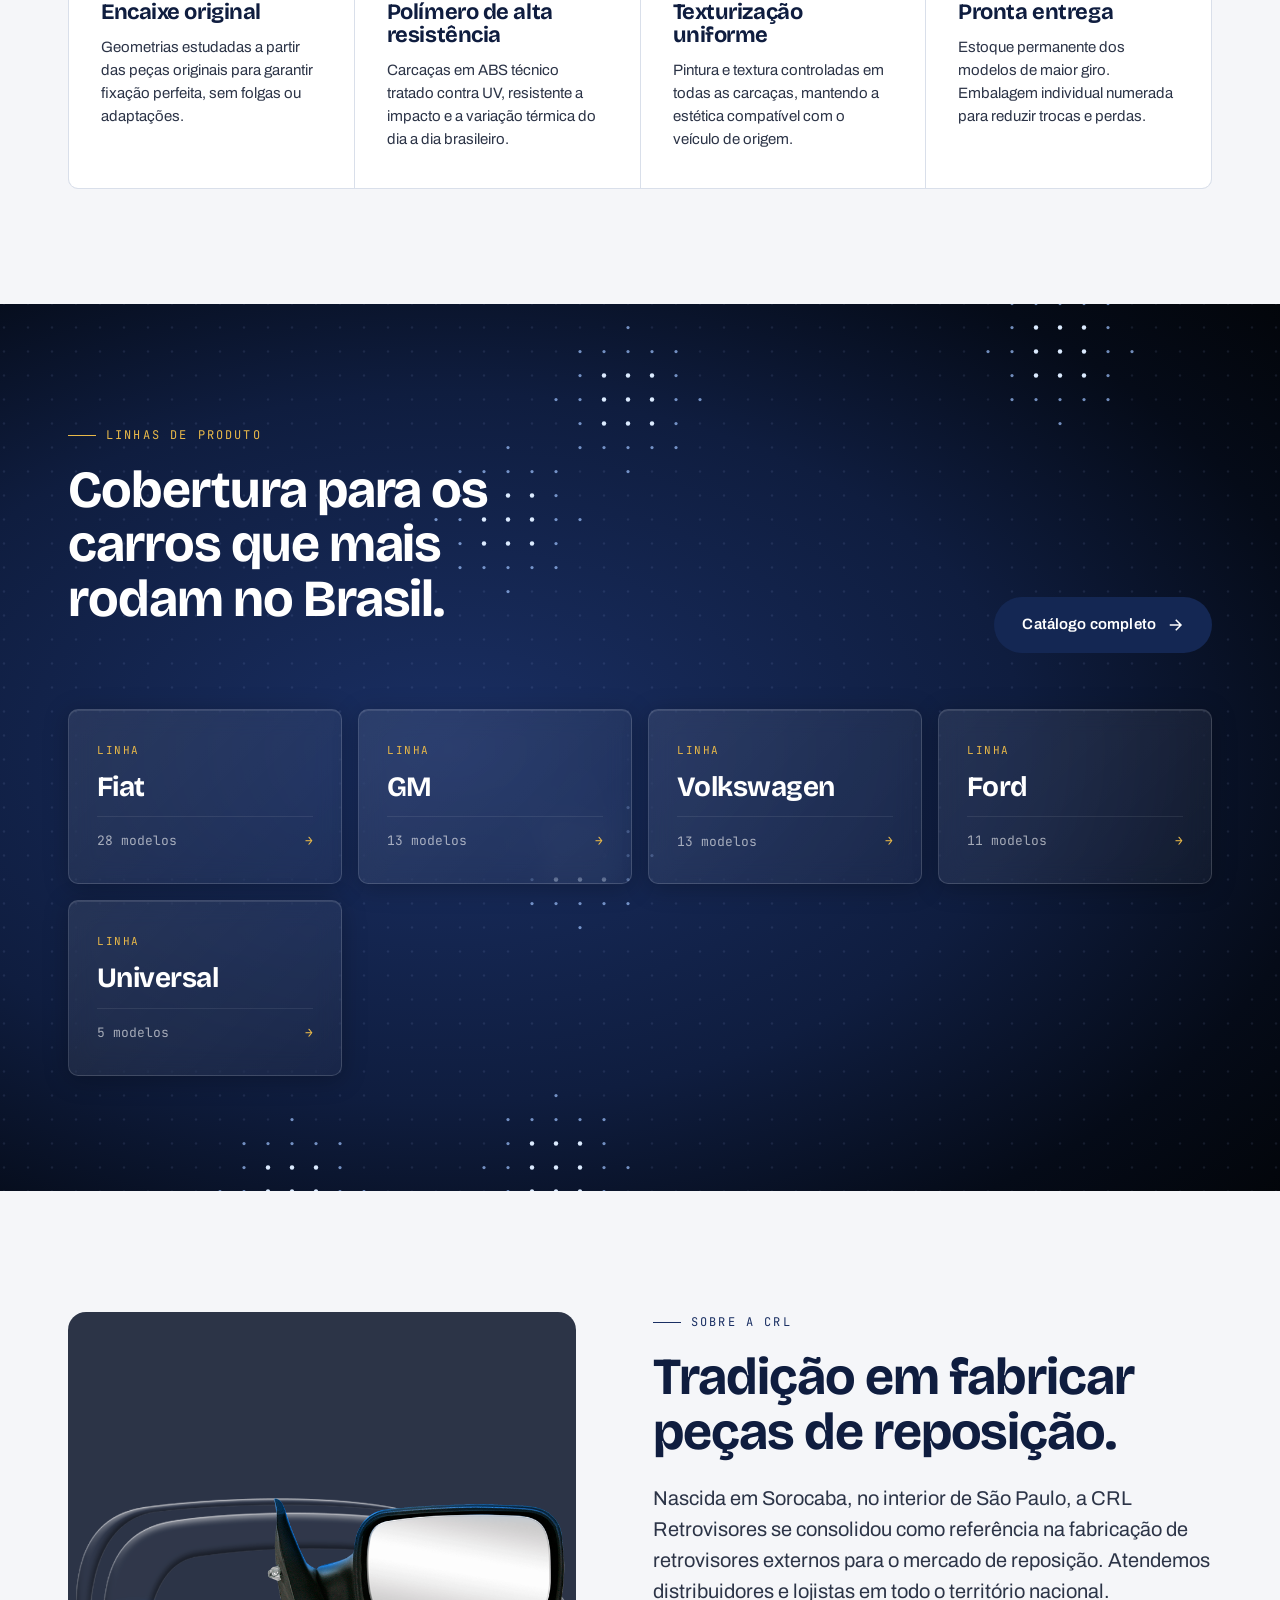
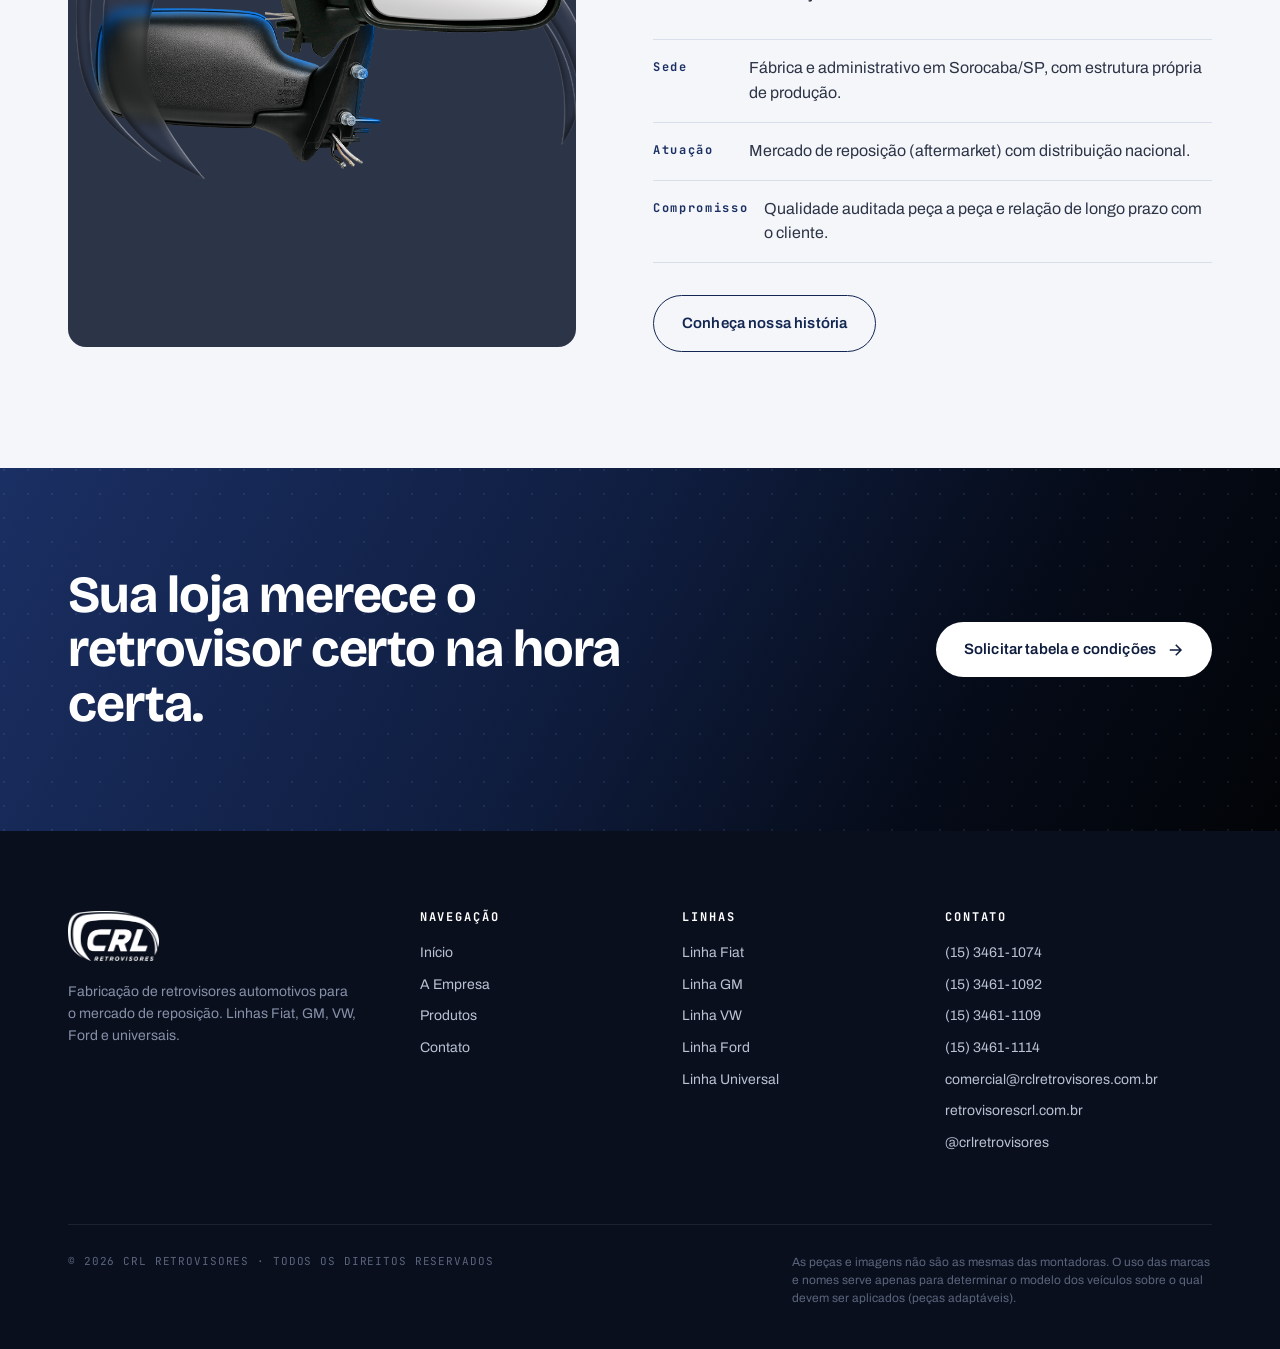
==== commit 22b19b73: "Corrige dominio do site para retrovisorescrl.com.br Co-Authored-By: Claude Opus 4.8 <noreply@anthrop" ====
--- a/index.html
+++ b/index.html
@@ -236,7 +236,7 @@
           <li><a href="tel:+551534611109">(15) 3461-1109</a></li>
           <li><a href="tel:+551534611114">(15) 3461-1114</a></li>
           <li><a href="mailto:comercial@rclretrovisores.com.br">comercial@rclretrovisores.com.br</a></li>
-          <li><a href="https://www.crlretrovisores.com.br" target="_blank" rel="noopener">www.crlretrovisores.com.br</a></li>
+          <li><a href="https://retrovisorescrl.com.br" target="_blank" rel="noopener">retrovisorescrl.com.br</a></li>
           <li><a href="https://instagram.com/crlretrovisores" target="_blank" rel="noopener">@crlretrovisores</a></li>
         </ul>
       </div>
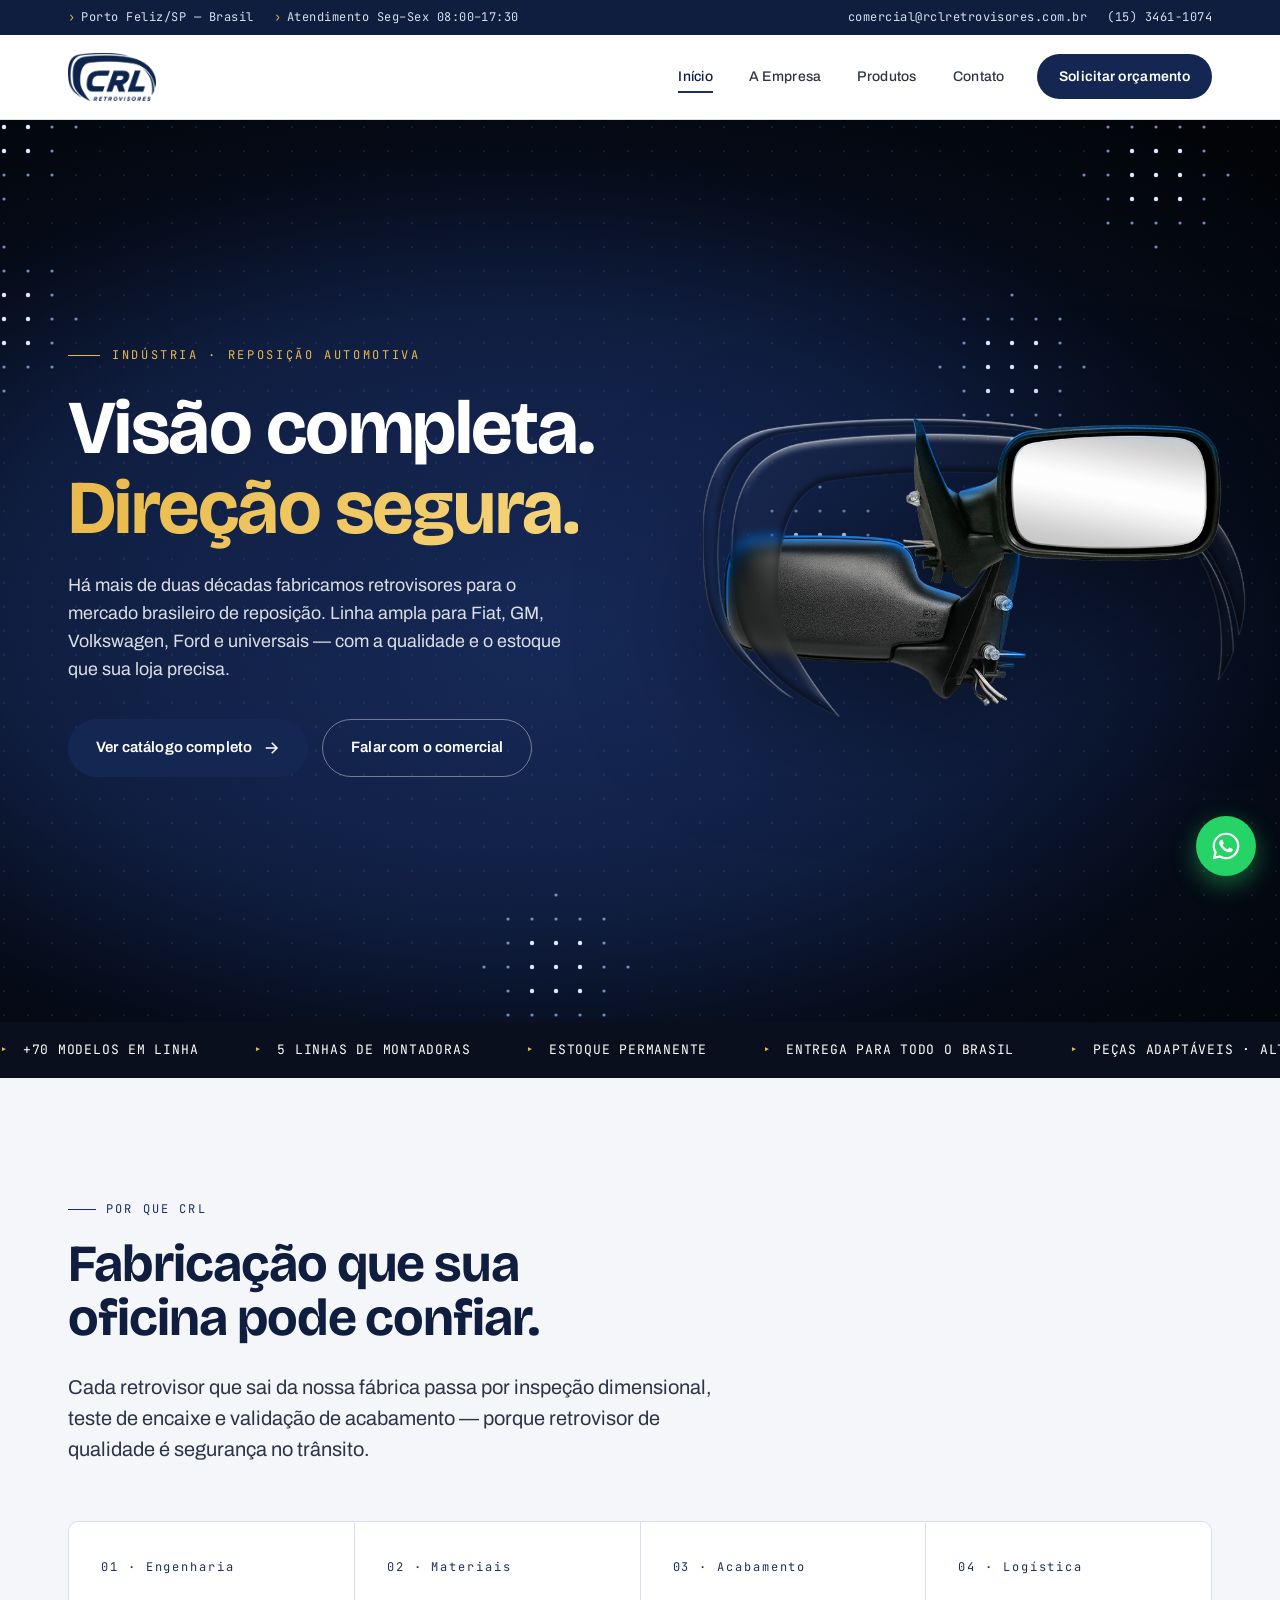
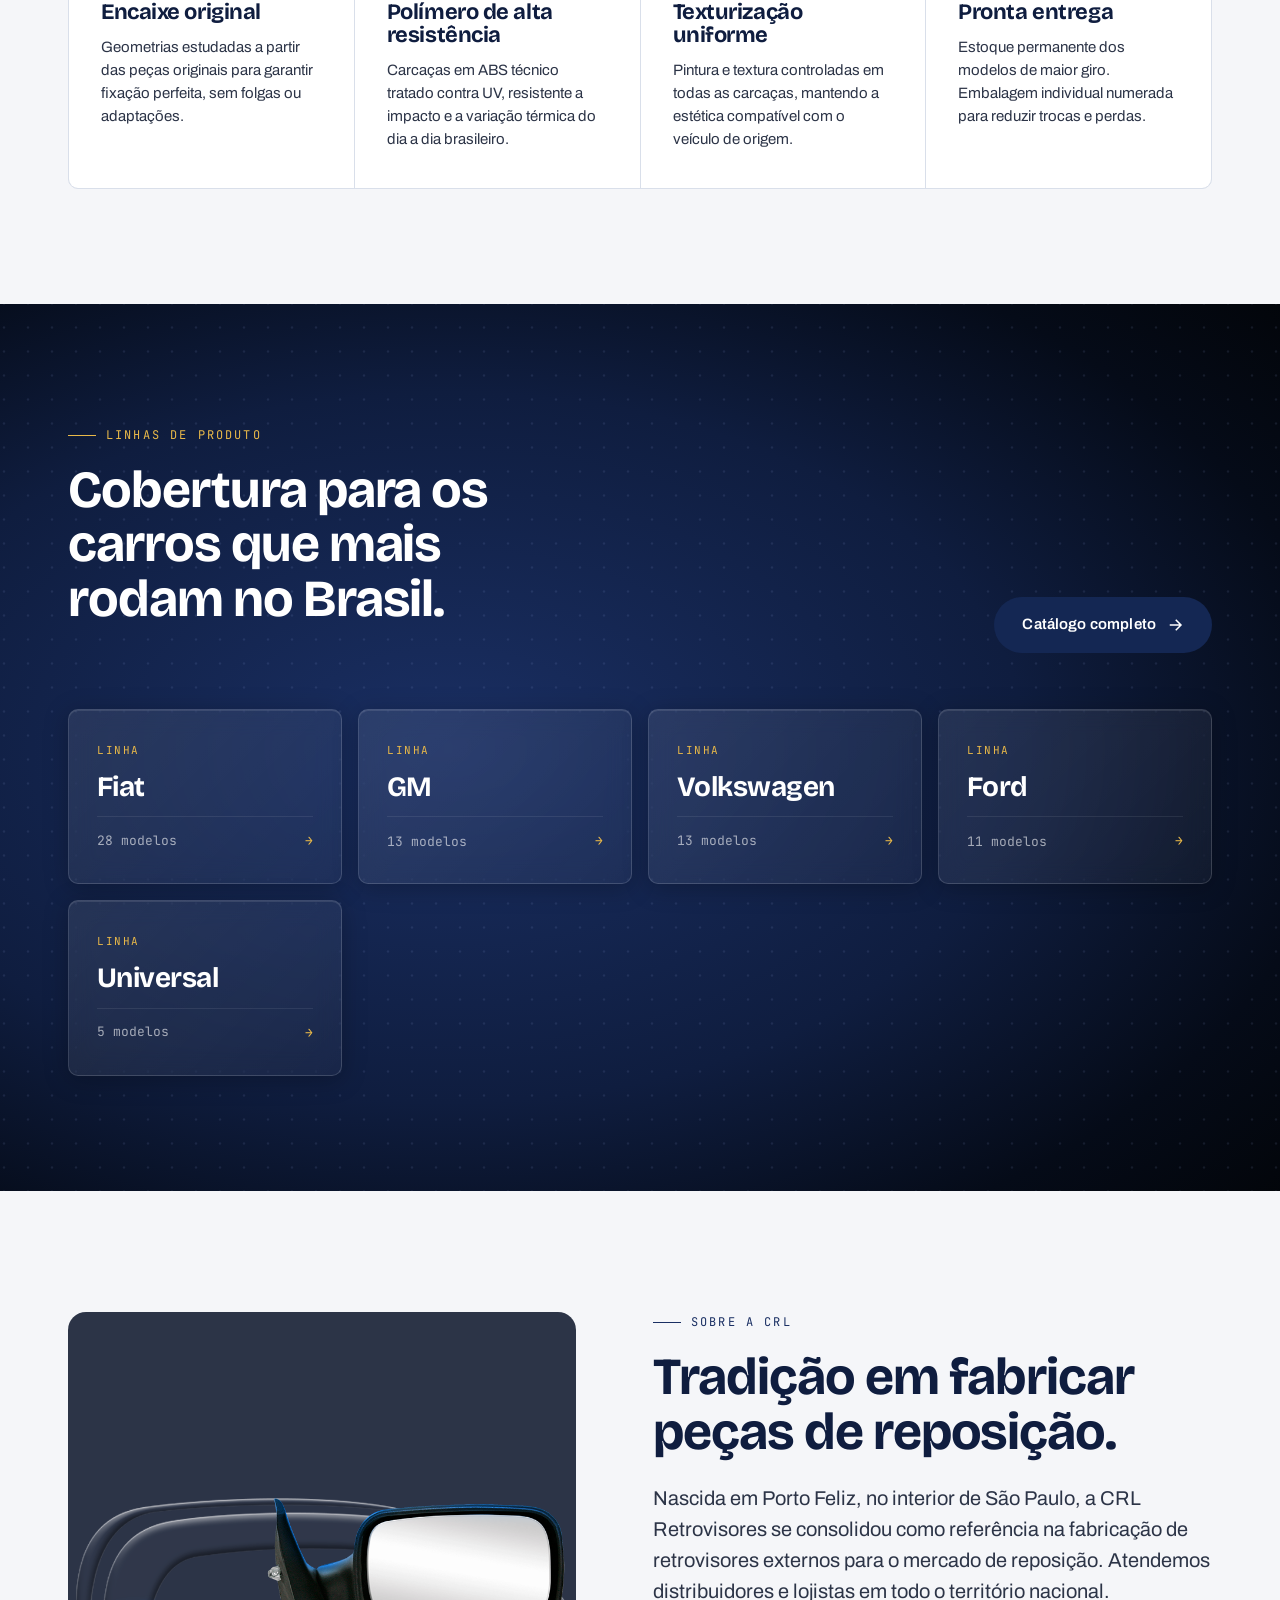
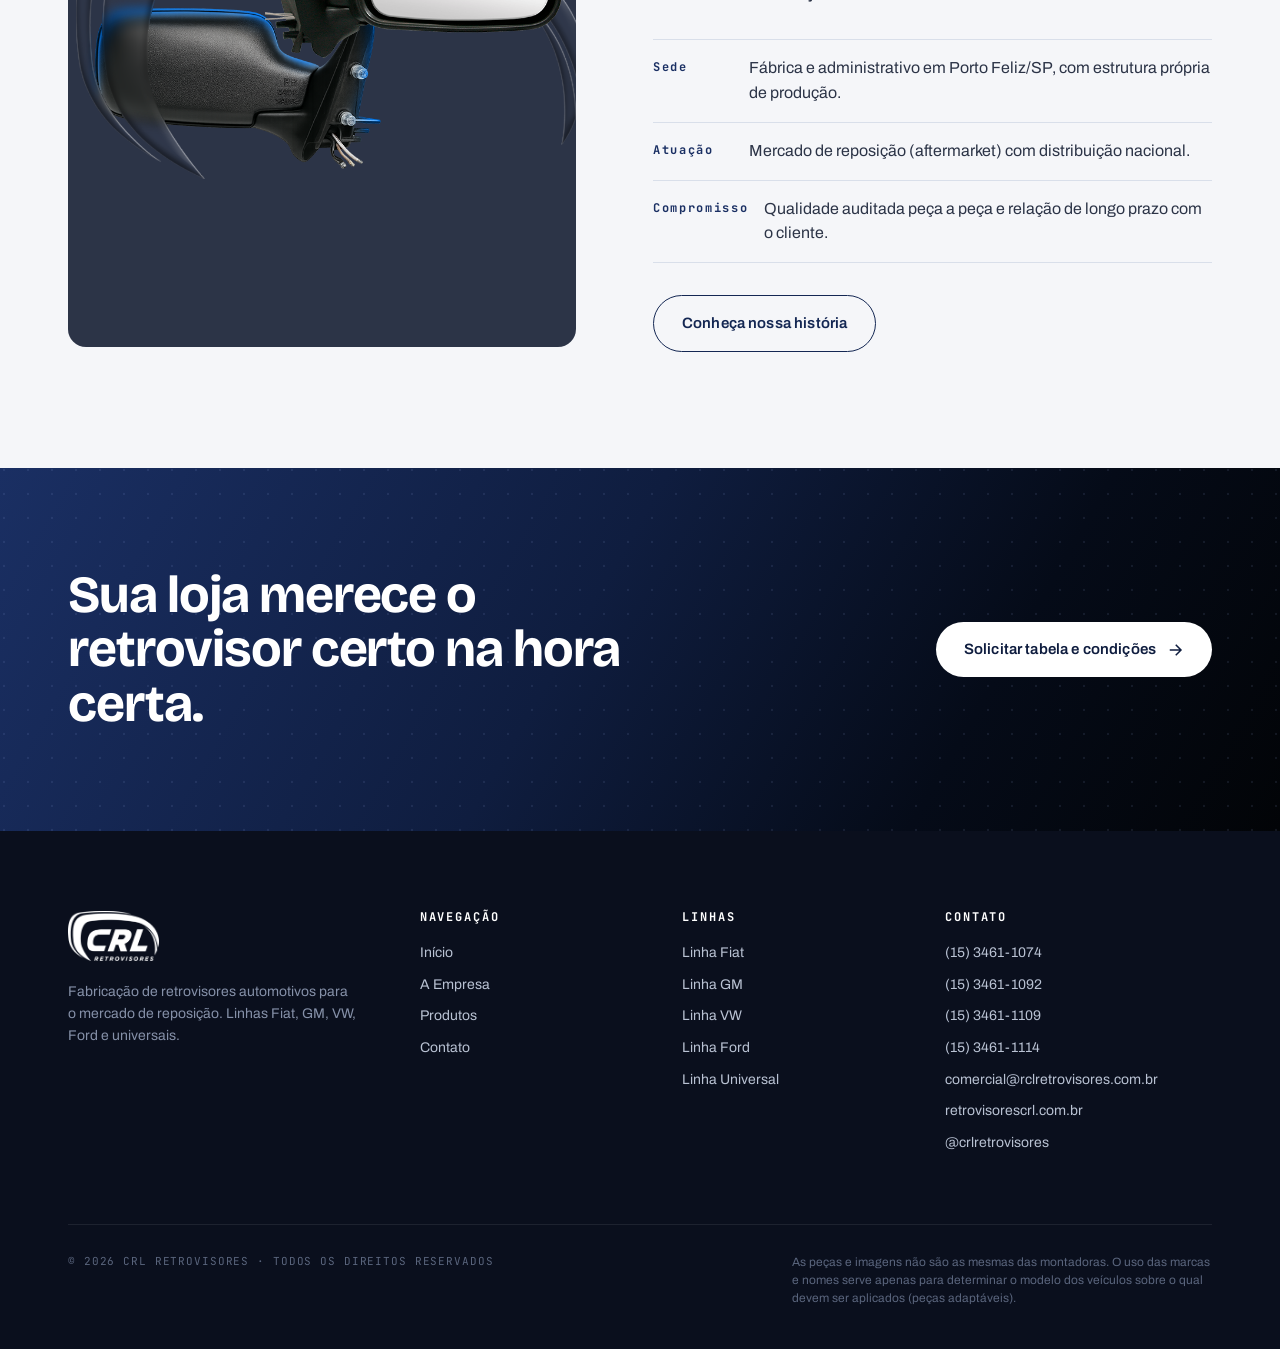
==== commit 2047518e: "Atualiza cidade da empresa para Porto Feliz/SP Co-Authored-By: Claude Opus 4.8 <noreply@anthropic.co" ====
--- a/index.html
+++ b/index.html
@@ -16,7 +16,7 @@
 <div class="topbar">
   <div class="topbar-inner">
     <div class="topbar-info">
-      <span>Sorocaba/SP — Brasil</span>
+      <span>Porto Feliz/SP — Brasil</span>
       <span>Atendimento Seg–Sex 08:00–17:30</span>
     </div>
     <div class="topbar-info">
@@ -175,9 +175,9 @@
       <div class="split-text reveal reveal-delay-1">
         <span class="eyebrow">Sobre a CRL</span>
         <h2>Tradição em fabricar peças de reposição.</h2>
-        <p class="lead">Nascida em Sorocaba, no interior de São Paulo, a CRL Retrovisores se consolidou como referência na fabricação de retrovisores externos para o mercado de reposição. Atendemos distribuidores e lojistas em todo o território nacional.</p>
-        <ul>
-          <li><strong>Sede</strong><span>Fábrica e administrativo em Sorocaba/SP, com estrutura própria de produção.</span></li>
+        <p class="lead">Nascida em Porto Feliz, no interior de São Paulo, a CRL Retrovisores se consolidou como referência na fabricação de retrovisores externos para o mercado de reposição. Atendemos distribuidores e lojistas em todo o território nacional.</p>
+        <ul>
+          <li><strong>Sede</strong><span>Fábrica e administrativo em Porto Feliz/SP, com estrutura própria de produção.</span></li>
           <li><strong>Atuação</strong><span>Mercado de reposição (aftermarket) com distribuição nacional.</span></li>
           <li><strong>Compromisso</strong><span>Qualidade auditada peça a peça e relação de longo prazo com o cliente.</span></li>
         </ul>
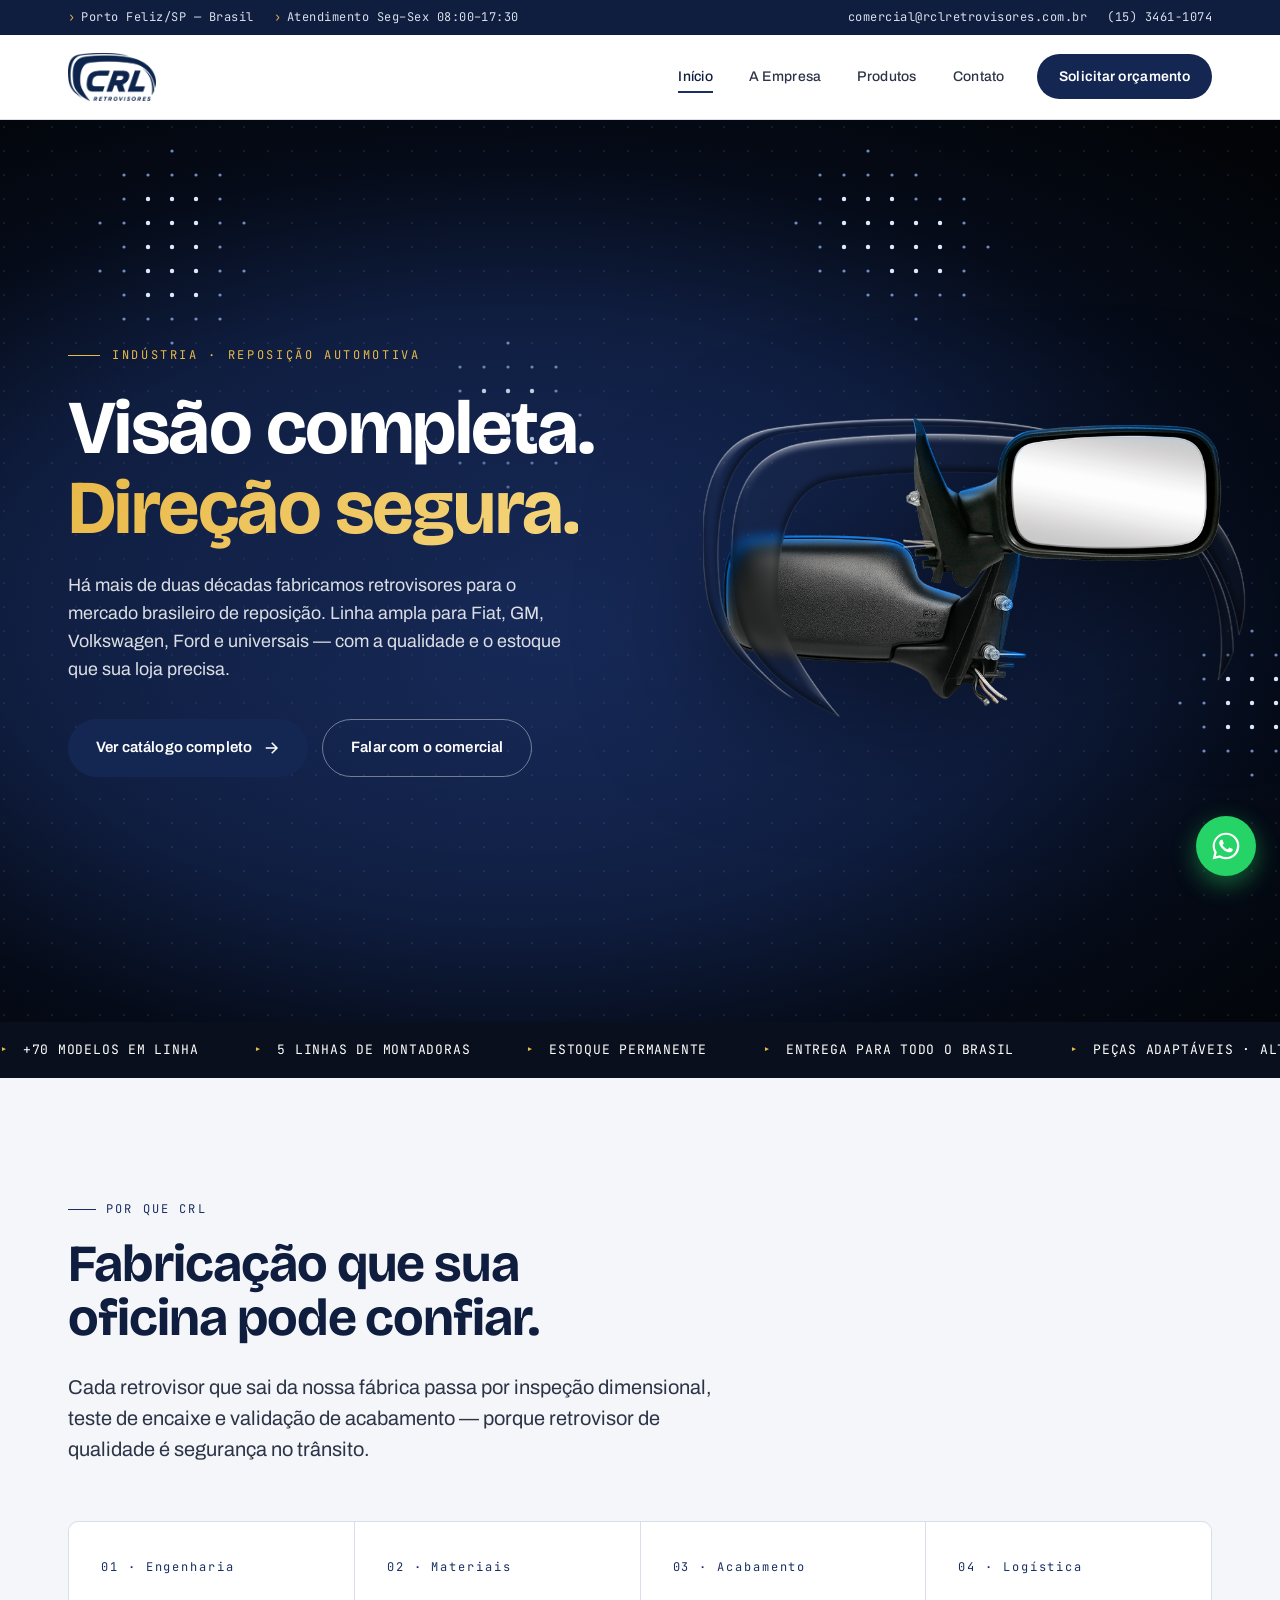
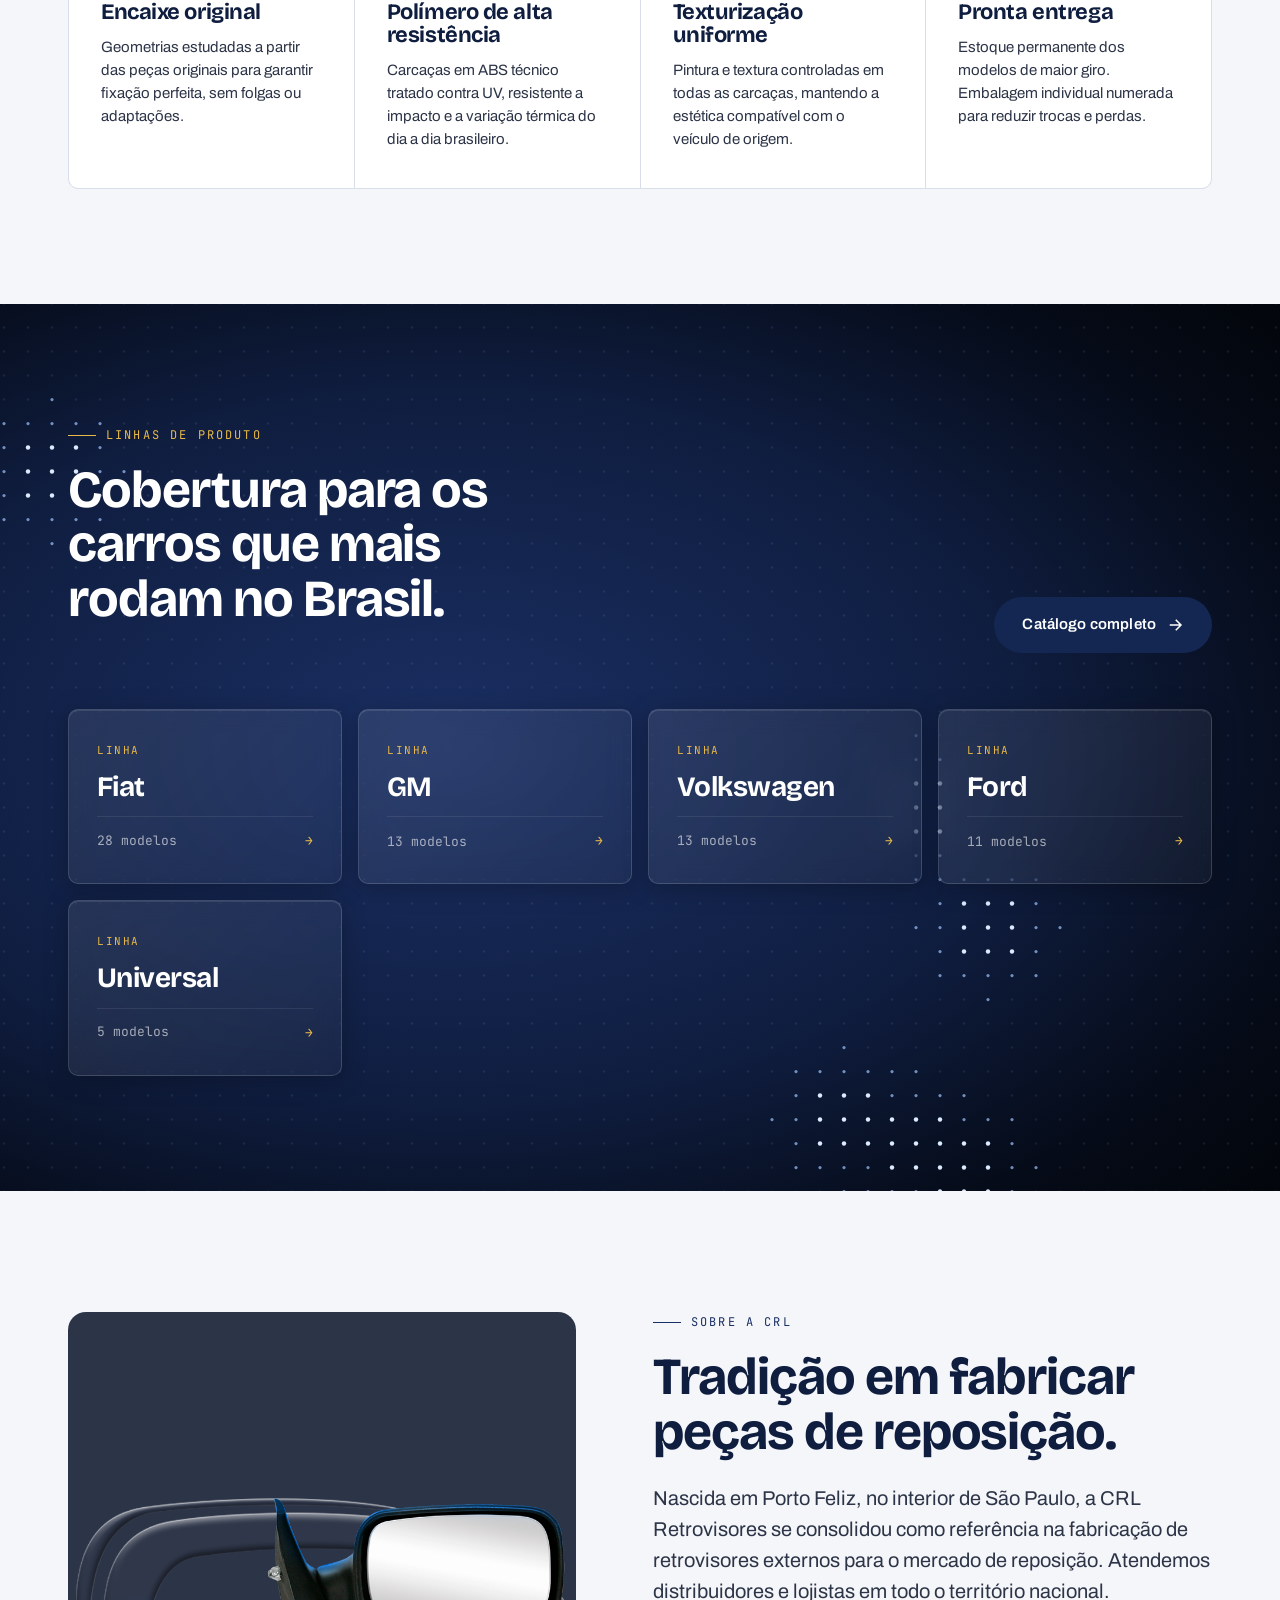
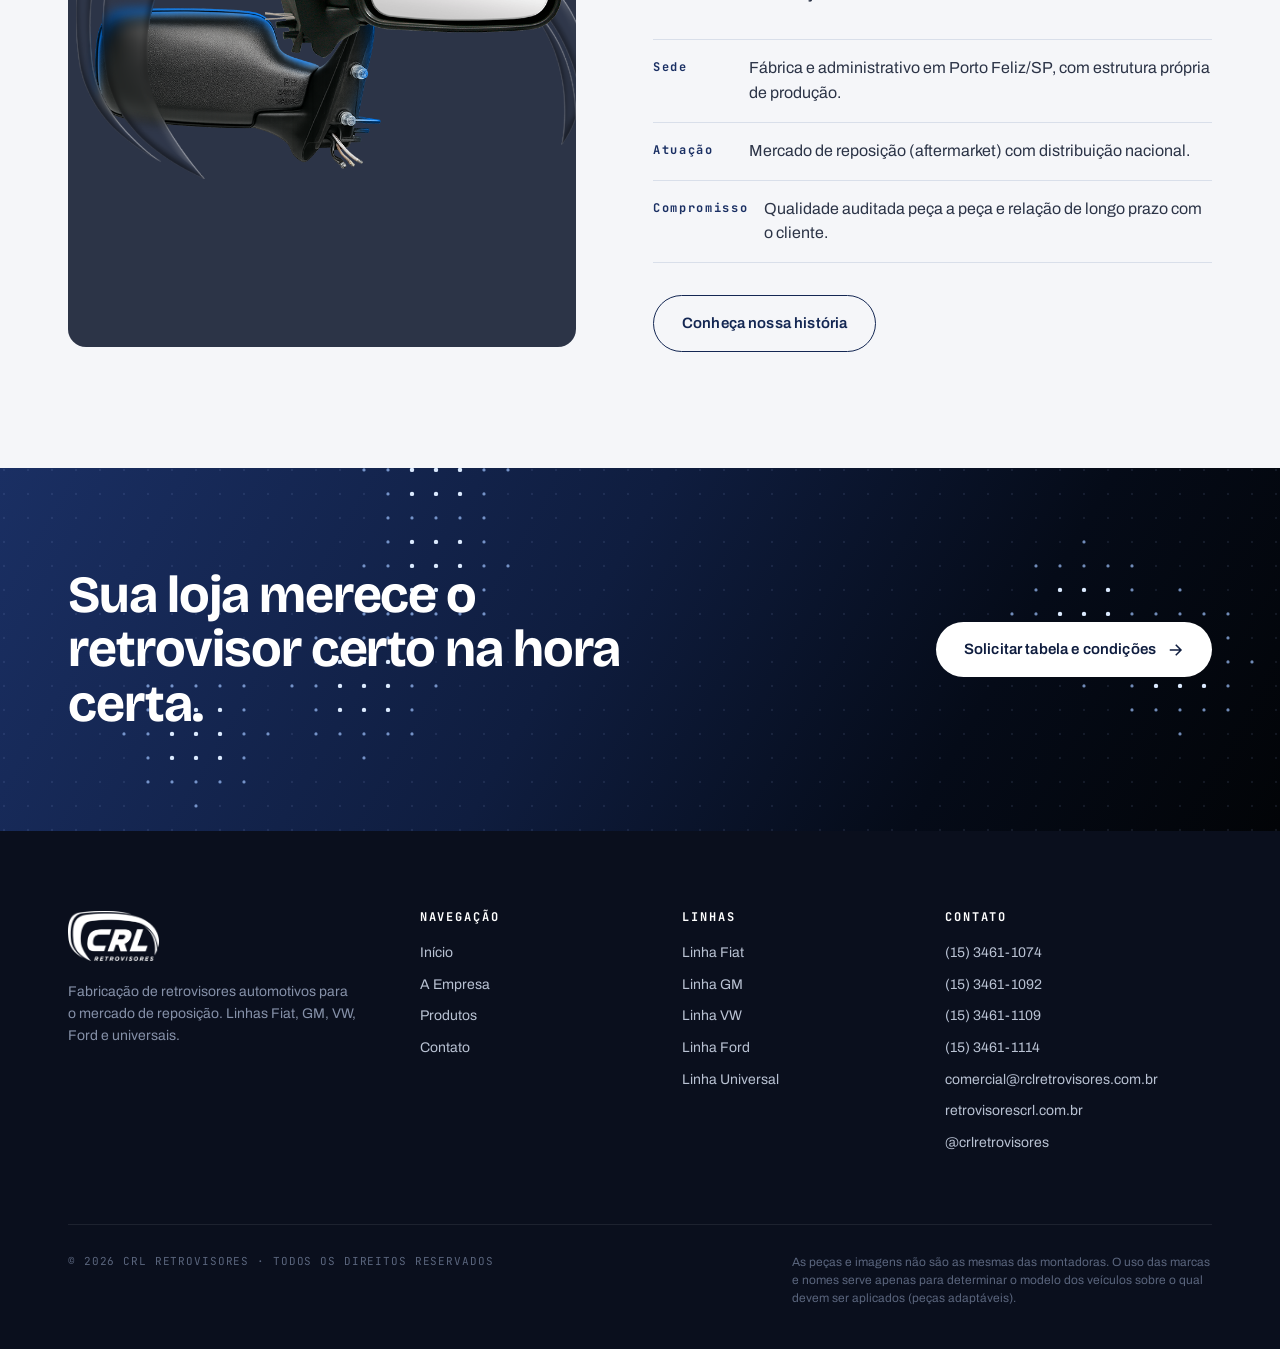
==== commit 63a3f2e0: "Novo numero de WhatsApp (11 94764-5720) com protecao anti-bot - Numero do WhatsApp removido do HTML " ====
--- a/index.html
+++ b/index.html
@@ -248,7 +248,7 @@
   </div>
 </footer>
 
-<a href="https://wa.me/551534611074?text=Ol%C3%A1!%20Vim%20pelo%20site%20da%20CRL%20Retrovisores." class="whats-float" target="_blank" rel="noopener" aria-label="Falar no WhatsApp">
+<a href="#" class="whats-float" data-whatsapp rel="noopener" aria-label="Falar no WhatsApp">
   <svg viewBox="0 0 32 32" fill="currentColor" aria-hidden="true"><path d="M16.003 2.667C8.643 2.667 2.667 8.643 2.667 16.003c0 2.349.61 4.557 1.683 6.471L2.667 29.333l7.05-1.65a13.27 13.27 0 0 0 6.286 1.601h.005c7.36 0 13.336-5.976 13.336-13.336 0-3.563-1.388-6.91-3.91-9.43-2.522-2.522-5.871-3.85-9.431-3.85zm0 24.39h-.004a11.07 11.07 0 0 1-5.638-1.544l-.404-.24-4.184.98 1-4.078-.263-.418a11.05 11.05 0 0 1-1.694-5.876c.001-6.114 4.974-11.087 11.092-11.087 2.961 0 5.745 1.155 7.838 3.252a11.014 11.014 0 0 1 3.245 7.84c-.001 6.115-4.974 11.171-11.088 11.171zm6.084-8.305c-.333-.167-1.97-.973-2.276-1.084-.305-.111-.527-.167-.749.167-.222.333-.86 1.084-1.054 1.306-.194.222-.388.25-.721.083-.333-.167-1.407-.518-2.681-1.654-.991-.884-1.66-1.976-1.854-2.309-.194-.333-.02-.514.146-.681.15-.149.333-.388.5-.583.166-.194.222-.333.333-.555.111-.222.055-.417-.028-.583-.083-.166-.749-1.806-1.026-2.474-.27-.65-.545-.561-.749-.572-.194-.01-.416-.012-.638-.012a1.224 1.224 0 0 0-.888.417c-.305.333-1.165 1.139-1.165 2.778 0 1.638 1.193 3.222 1.359 3.444.166.222 2.347 3.585 5.689 5.026.795.343 1.416.548 1.9.701.798.254 1.524.218 2.099.132.64-.096 1.97-.806 2.247-1.583.277-.778.277-1.444.194-1.583-.083-.139-.305-.222-.638-.389z"/></svg>
 </a>
 
--- a/style.css
+++ b/style.css
@@ -952,3 +952,124 @@
 @media (prefers-reduced-motion: reduce) {
   .js-anim .reveal { opacity: 1 !important; transform: none !important; transition: none !important; }
 }
+
+/* =========================================================
+   Honeypot anti-bot (campo invisível para humanos)
+   ========================================================= */
+.hp-field,
+.wa-hp {
+  position: absolute !important;
+  left: -9999px !important;
+  width: 1px;
+  height: 1px;
+  opacity: 0;
+  pointer-events: none;
+}
+
+/* =========================================================
+   Modal de verificação do WhatsApp
+   ========================================================= */
+.wa-modal-overlay {
+  position: fixed;
+  inset: 0;
+  z-index: 1000;
+  display: flex;
+  align-items: center;
+  justify-content: center;
+  padding: 24px;
+  background: rgba(15, 29, 63, 0.55);
+  backdrop-filter: blur(3px);
+  animation: wa-fade 0.18s ease;
+}
+.wa-modal-overlay[hidden] { display: none; }
+
+@keyframes wa-fade { from { opacity: 0; } to { opacity: 1; } }
+
+.wa-modal {
+  position: relative;
+  width: 100%;
+  max-width: 380px;
+  background: var(--white);
+  border-radius: var(--radius-lg);
+  padding: 34px 30px 30px;
+  text-align: center;
+  box-shadow: 0 24px 60px rgba(15, 29, 63, 0.28);
+  animation: wa-pop 0.2s ease;
+}
+
+@keyframes wa-pop { from { transform: translateY(10px) scale(0.98); opacity: 0; } to { transform: none; opacity: 1; } }
+
+.wa-modal-badge {
+  display: inline-flex;
+  align-items: center;
+  justify-content: center;
+  width: 56px;
+  height: 56px;
+  border-radius: 50%;
+  background: #25d366;
+  color: #fff;
+  margin-bottom: 16px;
+}
+
+.wa-modal h3 {
+  margin: 0 0 6px;
+  font-size: 20px;
+  color: var(--navy-900);
+}
+
+.wa-modal p {
+  margin: 0 0 20px;
+  font-size: 14px;
+  color: var(--steel-500);
+}
+
+.wa-question {
+  display: block;
+  font-size: 17px;
+  font-weight: 600;
+  color: var(--navy-900);
+  margin-bottom: 12px;
+}
+
+.wa-answer {
+  width: 100%;
+  padding: 13px 16px;
+  font-size: 16px;
+  font-family: var(--font-sans);
+  text-align: center;
+  border: 1.5px solid var(--steel-300);
+  border-radius: var(--radius-md);
+  outline: none;
+  transition: border-color 0.15s ease;
+}
+.wa-answer:focus { border-color: var(--navy-600); }
+
+.wa-error {
+  margin: 12px 0 0 !important;
+  color: #c0392b !important;
+  font-size: 13px !important;
+  font-weight: 500;
+}
+
+.wa-submit {
+  width: 100%;
+  margin-top: 18px;
+  justify-content: center;
+}
+
+.wa-modal-close {
+  position: absolute;
+  top: 12px;
+  right: 14px;
+  width: 34px;
+  height: 34px;
+  border: none;
+  background: transparent;
+  color: var(--steel-400);
+  font-size: 26px;
+  line-height: 1;
+  cursor: pointer;
+  border-radius: 50%;
+  transition: background 0.15s ease, color 0.15s ease;
+}
+.wa-modal-close:hover { background: var(--steel-100); color: var(--navy-900); }
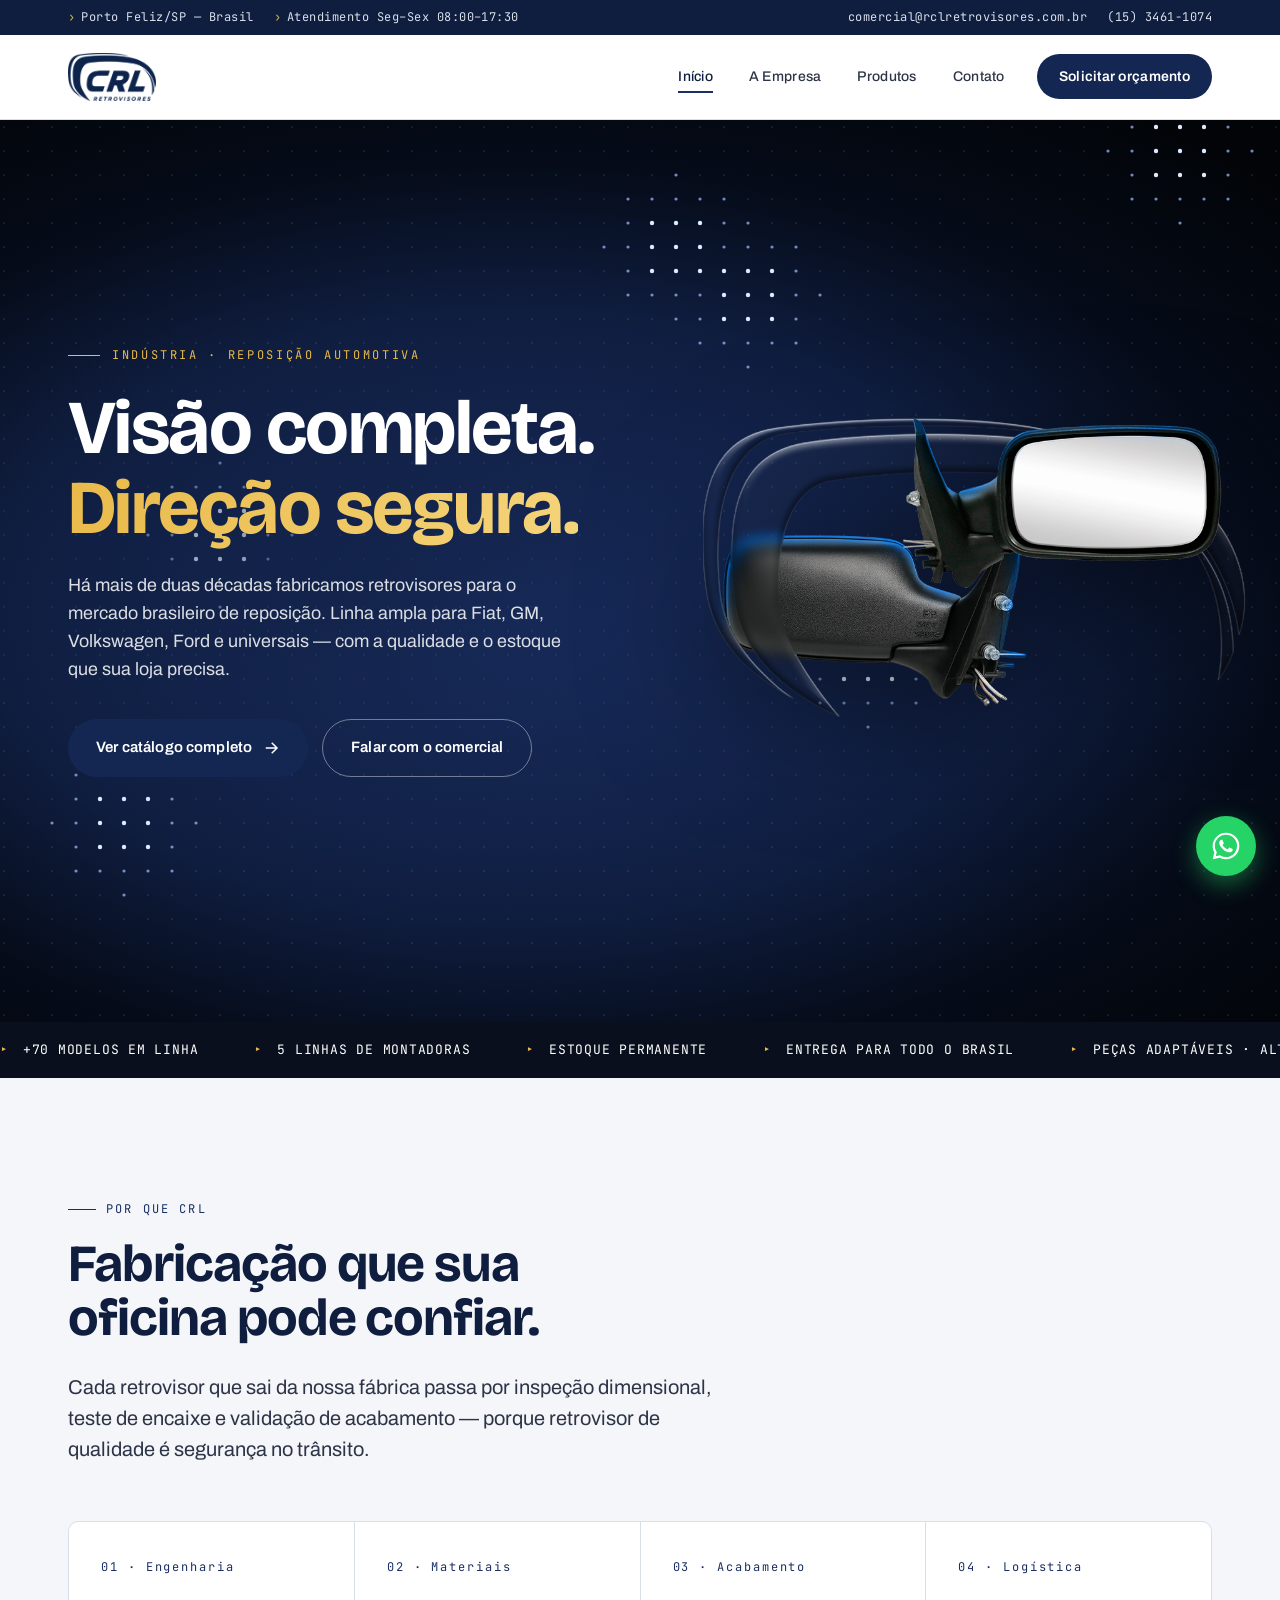
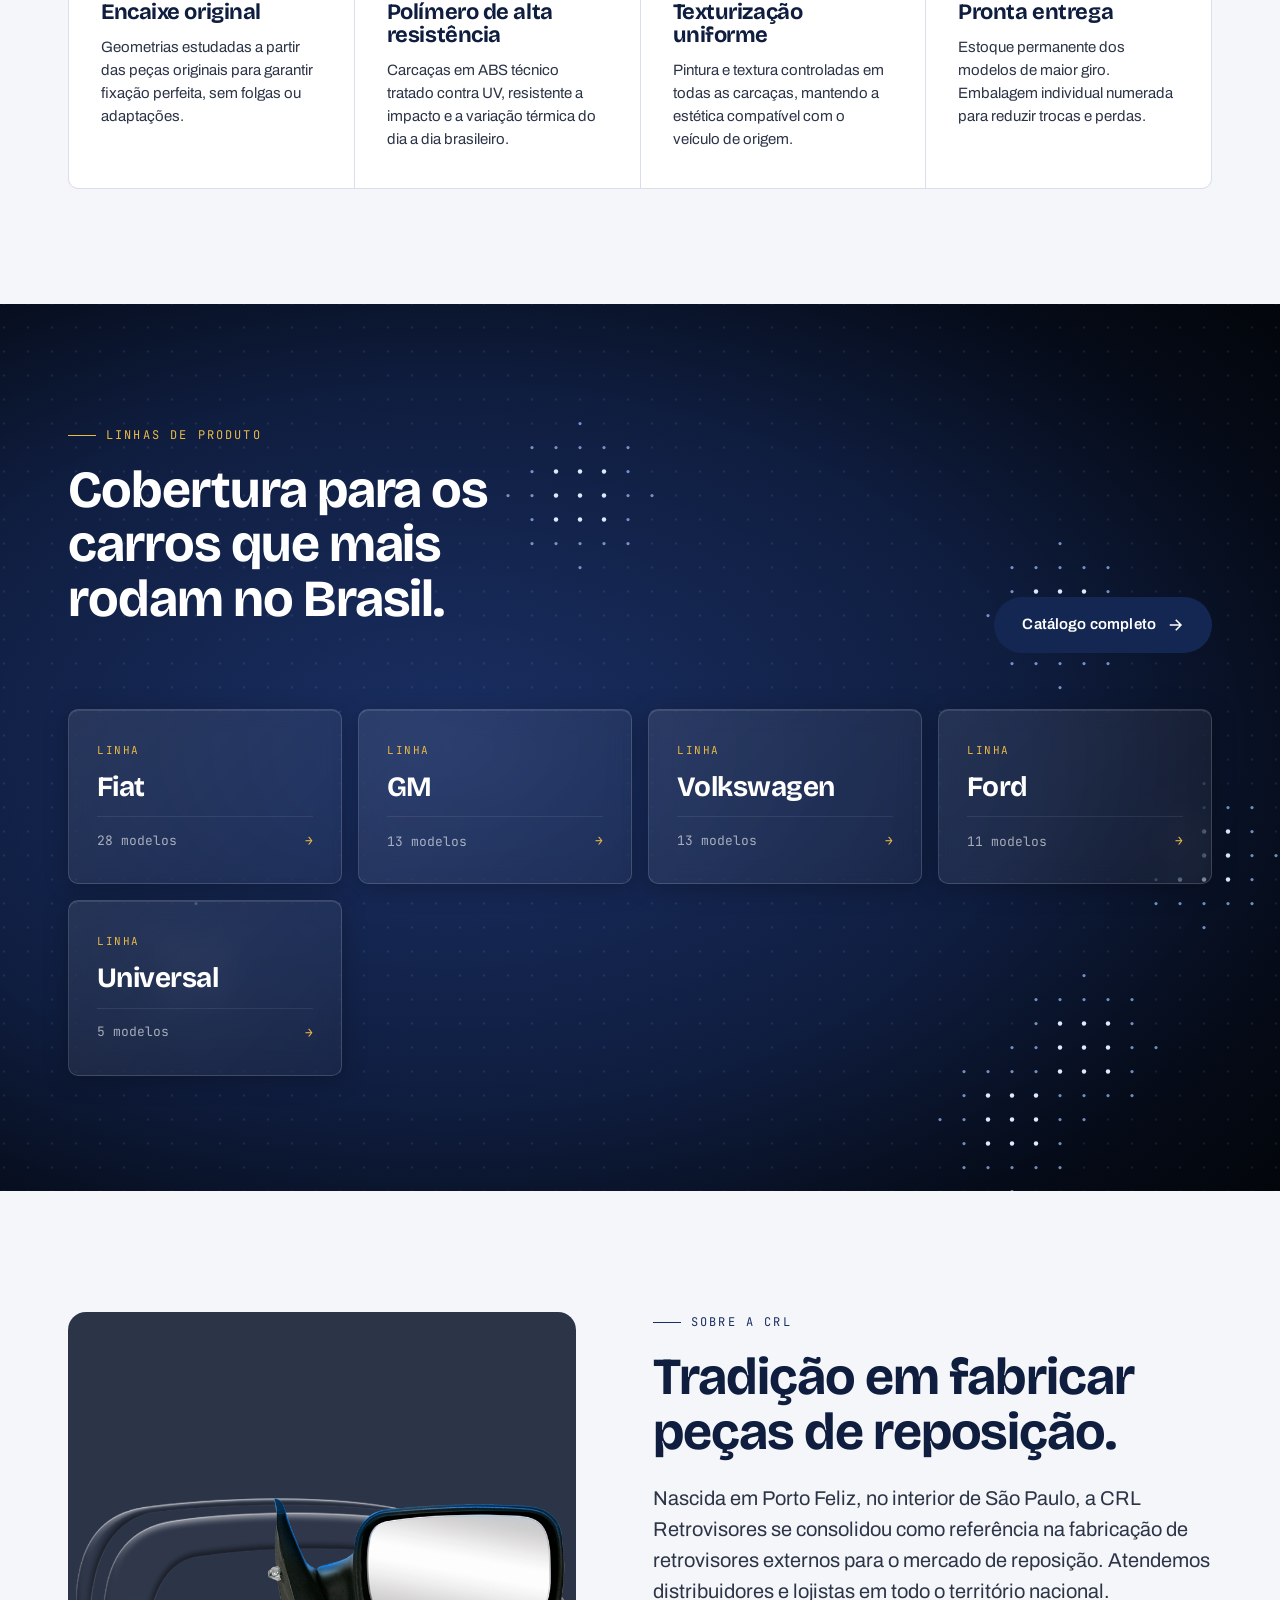
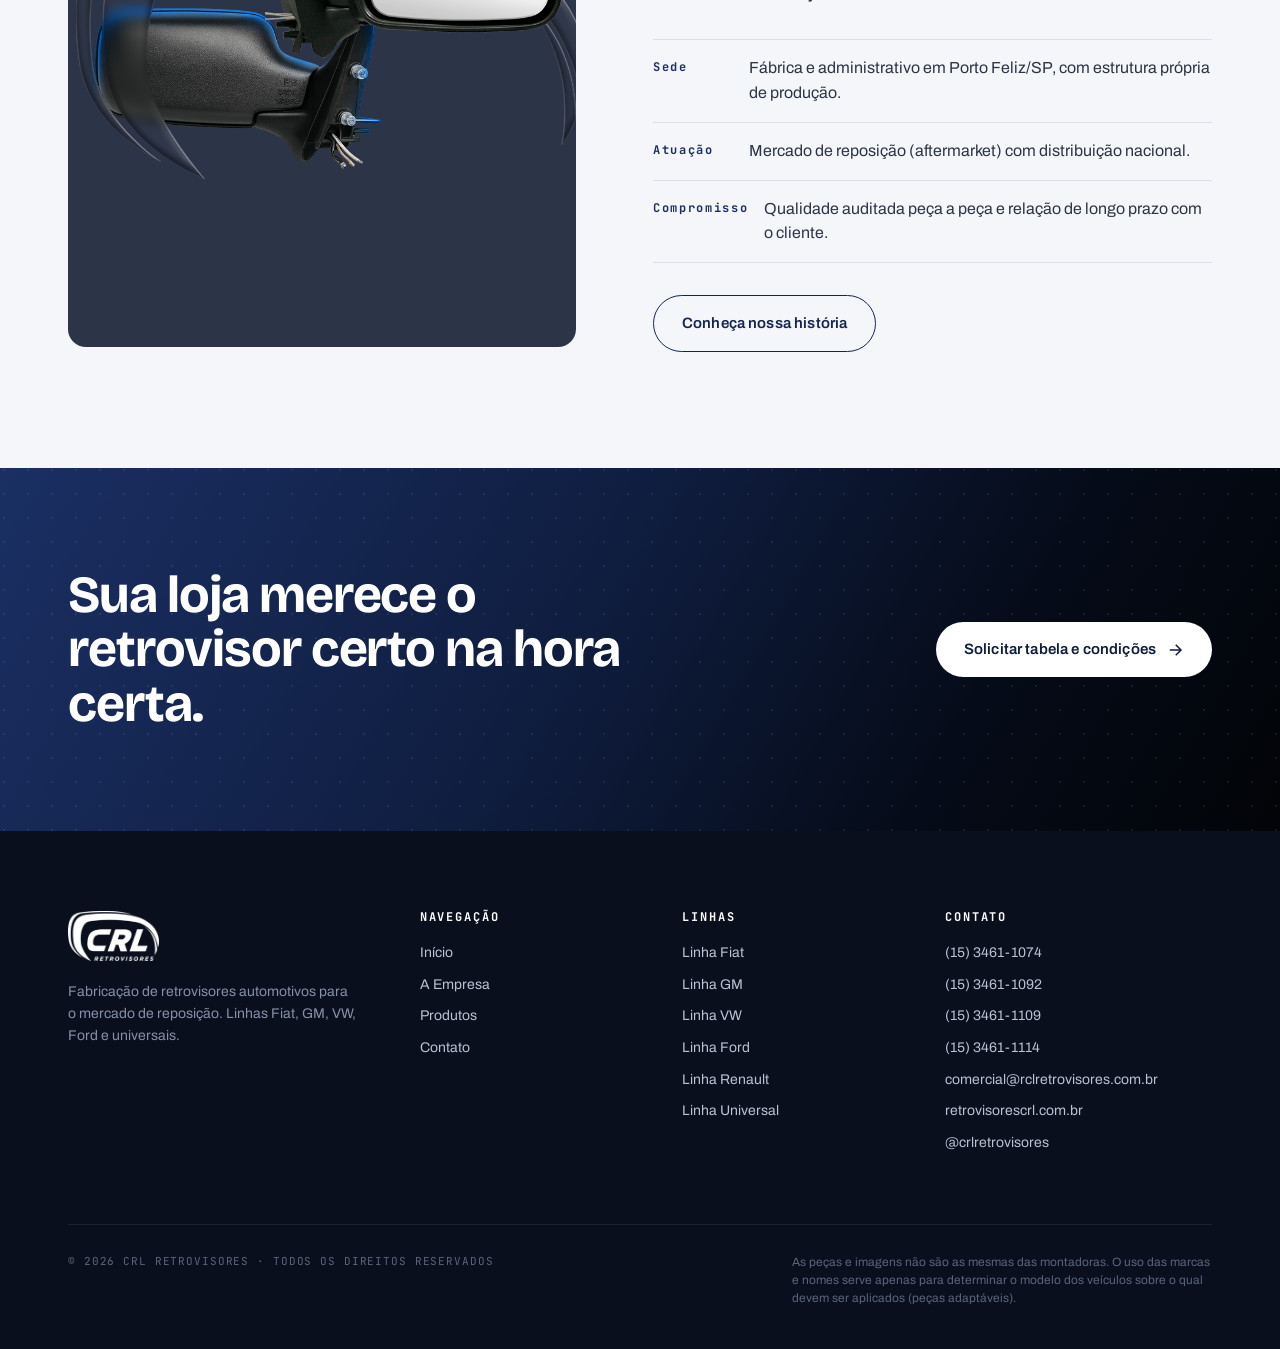
==== commit 2a356e2d: "Adiciona 4 lancamentos com selo Novidade e linha Renault - Novos produtos: Fox 2010/2014 (VW) e Sand" ====
--- a/index.html
+++ b/index.html
@@ -225,6 +225,7 @@
           <li><a href="produtos.html?marca=GM">Linha GM</a></li>
           <li><a href="produtos.html?marca=VW">Linha VW</a></li>
           <li><a href="produtos.html?marca=Ford">Linha Ford</a></li>
+          <li><a href="produtos.html?marca=Renault">Linha Renault</a></li>
           <li><a href="produtos.html?marca=Universal">Linha Universal</a></li>
         </ul>
       </div>
--- a/style.css
+++ b/style.css
@@ -743,6 +743,43 @@
 }
 .code-tag.cc { background: var(--navy-800); color: var(--white); }
 
+/* tag para produtos novos ainda sem código divulgado */
+.code-tag.code-soon {
+  background: transparent;
+  color: var(--steel-500);
+  border: 1px dashed var(--steel-300);
+  font-style: italic;
+}
+
+/* selo "Novidade" para lançamentos */
+.product-badge {
+  position: absolute;
+  top: 12px;
+  left: 12px;
+  z-index: 2;
+  display: inline-flex;
+  align-items: center;
+  gap: 6px;
+  padding: 5px 12px;
+  font-family: var(--font-sans);
+  font-size: 11px;
+  font-weight: 700;
+  letter-spacing: 0.04em;
+  text-transform: uppercase;
+  color: var(--navy-900);
+  background: var(--accent);
+  border-radius: 999px;
+  box-shadow: 0 4px 12px rgba(15, 29, 63, 0.18);
+}
+
+.product-card.is-new {
+  border-color: var(--accent);
+}
+.product-card.is-new:hover {
+  border-color: var(--accent);
+  box-shadow: 0 14px 30px rgba(233, 185, 73, 0.28);
+}
+
 .no-results {
   grid-column: 1 / -1;
   text-align: center;
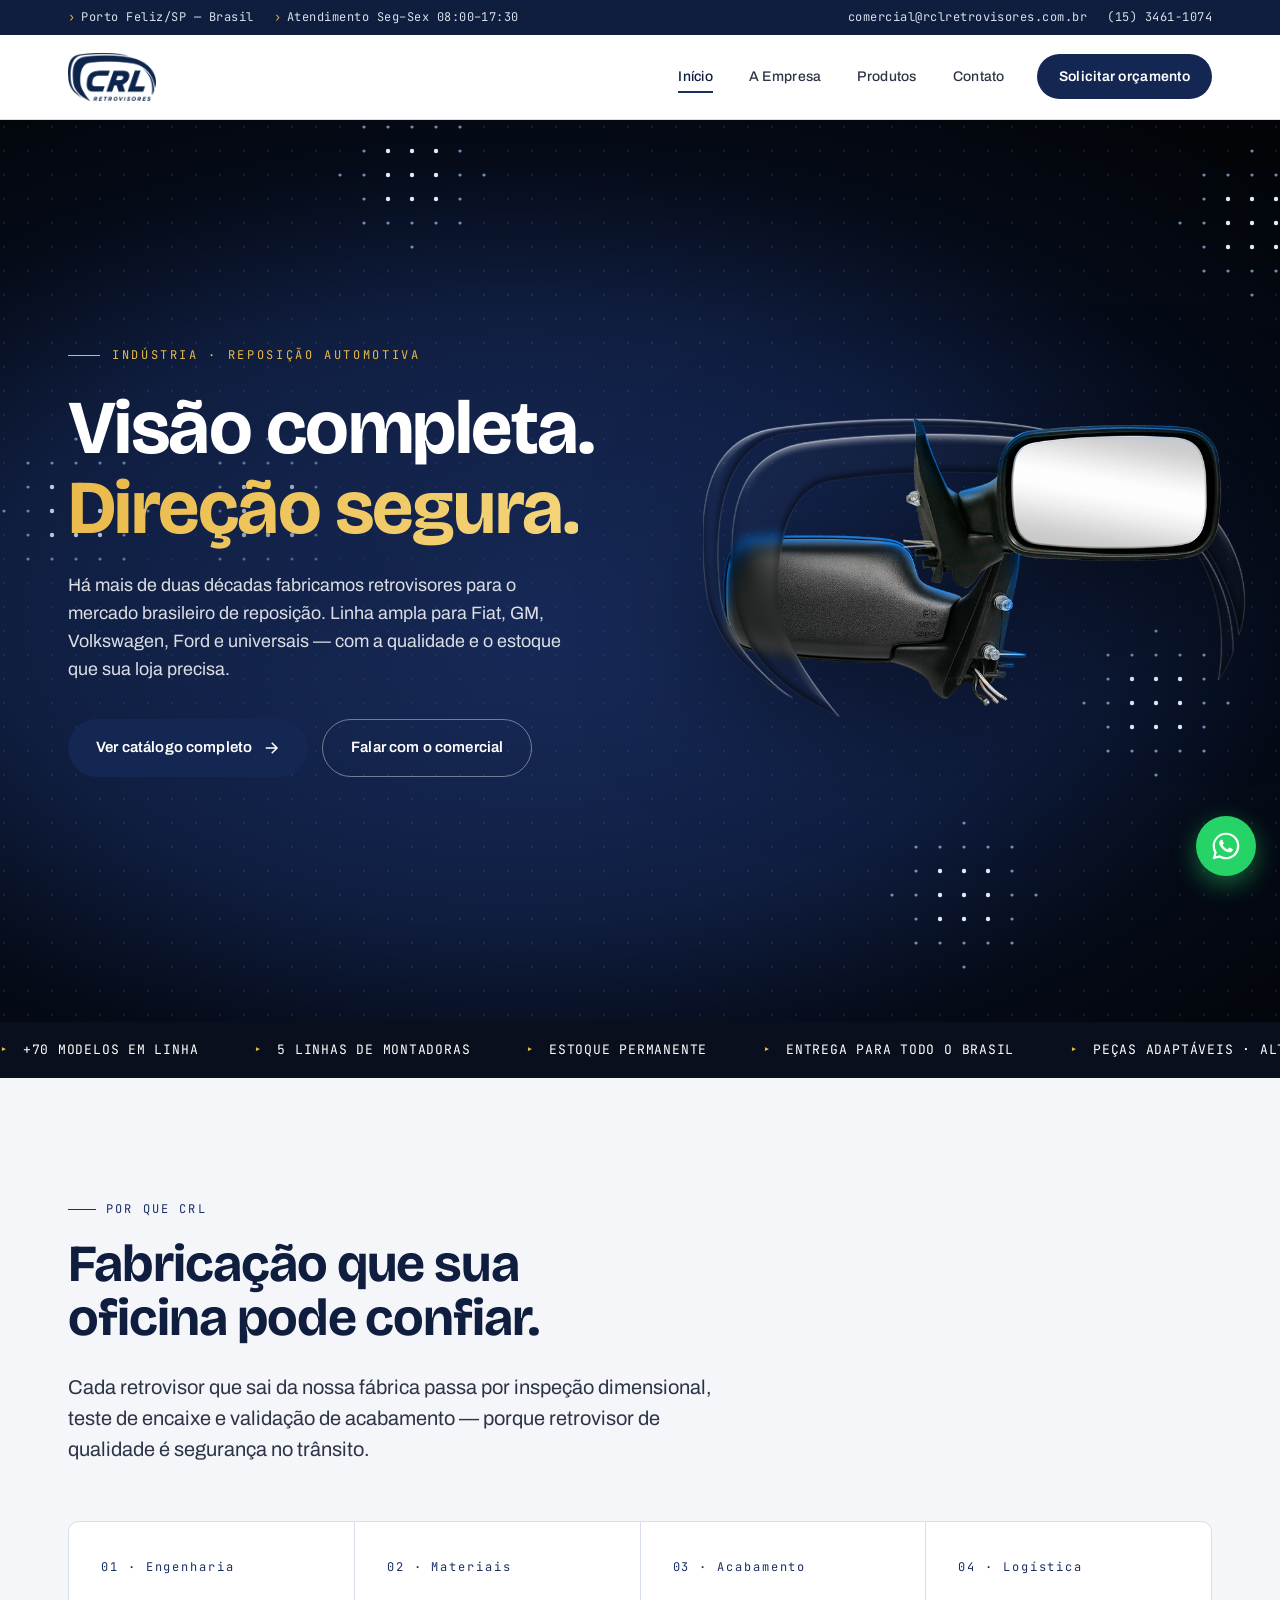
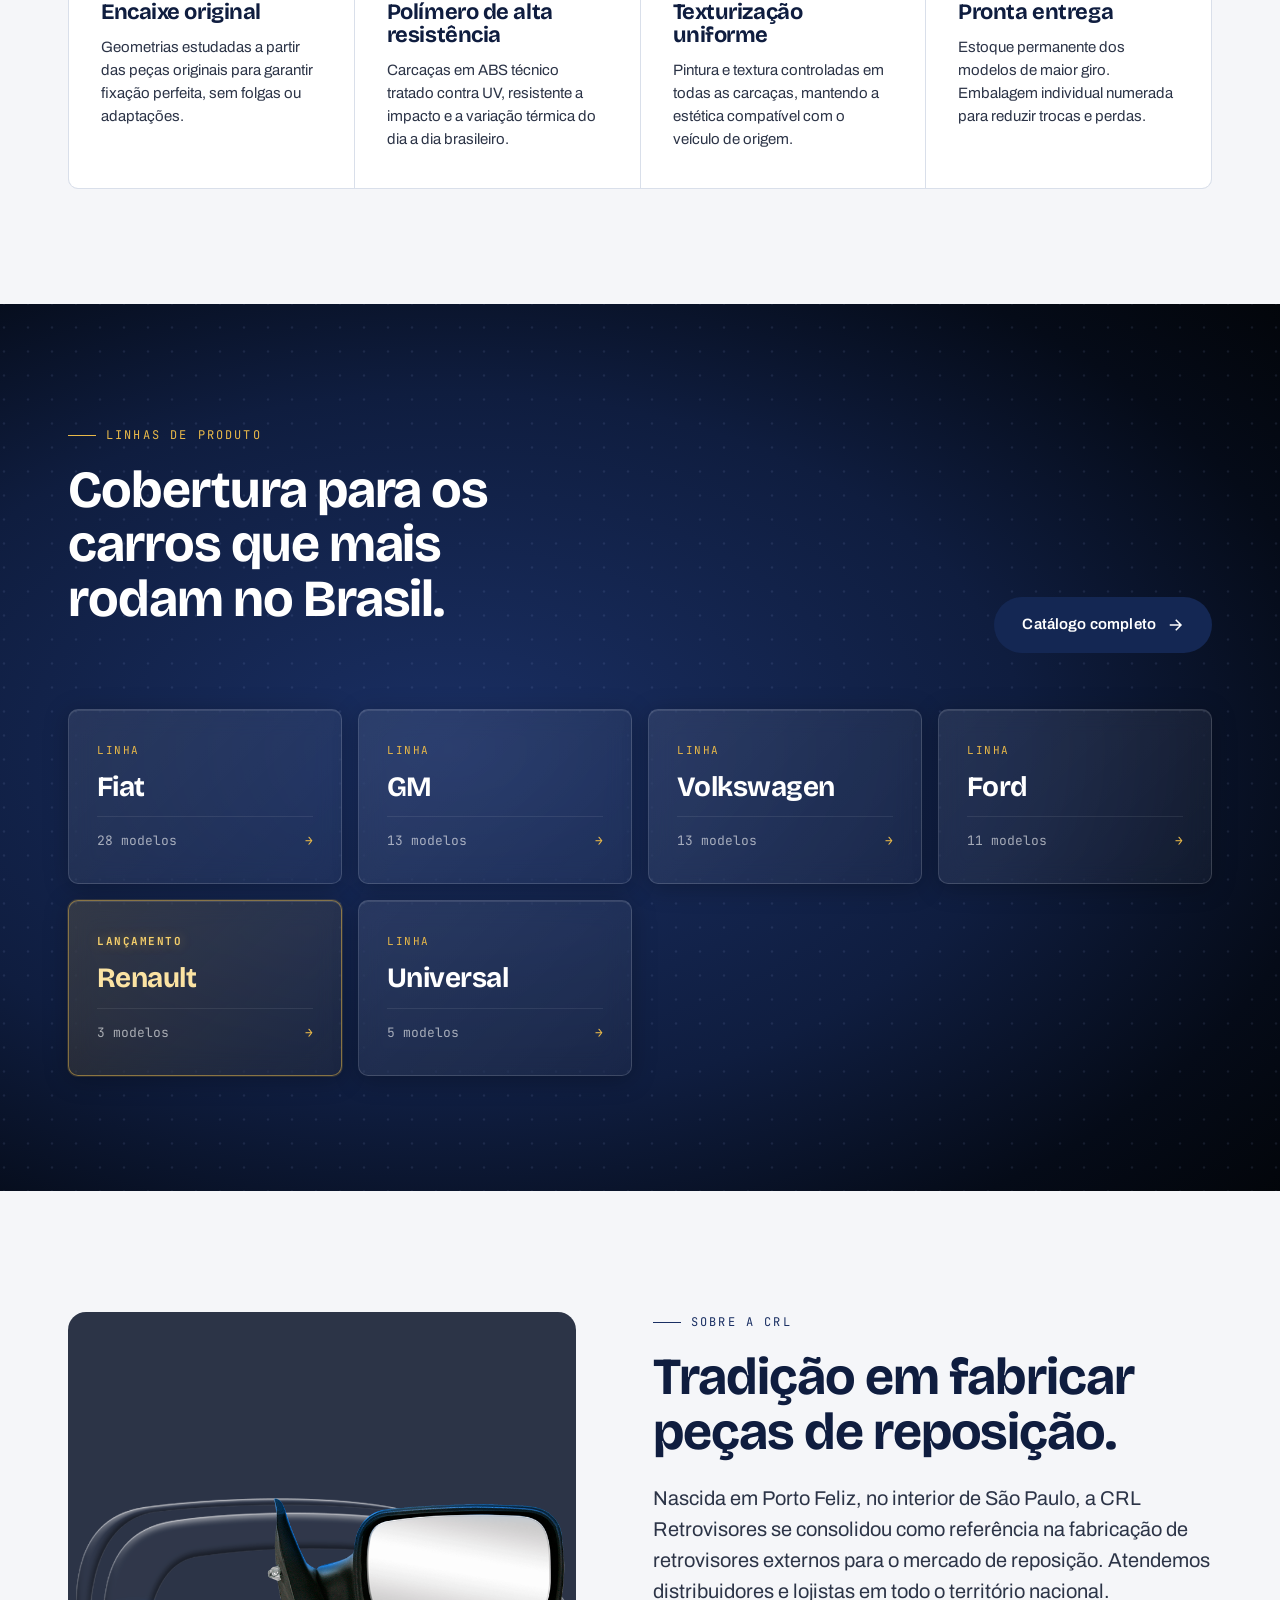
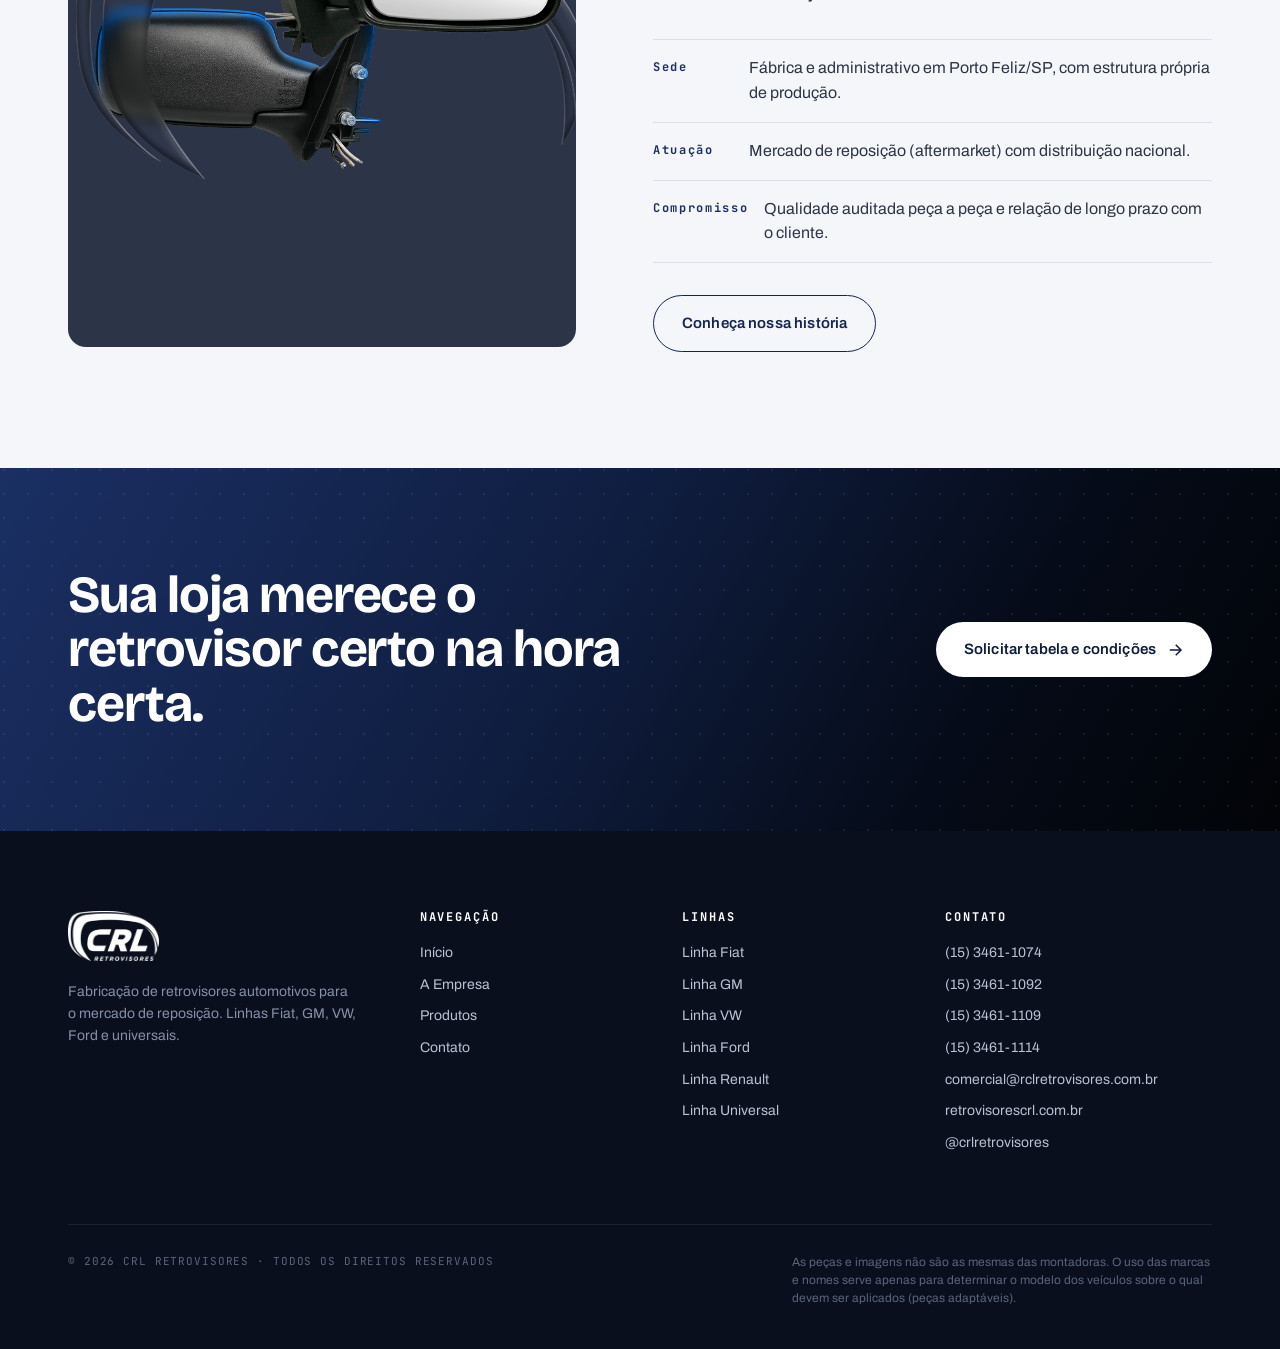
==== commit 3ea1a351: "Adiciona card Renault de lancamento (dourado) na home Card "Lancamento" com estilo dourado e feixe d" ====
--- a/index.html
+++ b/index.html
@@ -156,6 +156,11 @@
         <h3>Ford</h3>
         <span class="count">11 modelos</span>
       </a>
+      <a href="produtos.html?marca=Renault" class="linha-card linha-card--launch">
+        <span class="badge">Lançamento</span>
+        <h3>Renault</h3>
+        <span class="count">3 modelos</span>
+      </a>
       <a href="produtos.html?marca=Universal" class="linha-card">
         <span class="badge">Linha</span>
         <h3>Universal</h3>
--- a/style.css
+++ b/style.css
@@ -491,6 +491,58 @@
 .linha-card .count::after { content: "→"; color: var(--accent); transition: transform .2s; }
 .linha-card:hover .count::after { transform: translateX(4px); }
 
+/* ---- Card de lançamento (dourado, com feixe leve estilo "legendary") ---- */
+.linha-card--launch {
+  position: relative;
+  overflow: hidden;
+  border-color: rgba(233, 185, 73, 0.5);
+  background: linear-gradient(135deg, rgba(233, 185, 73, 0.16) 0%, rgba(233, 185, 73, 0.05) 100%);
+  box-shadow: 0 4px 24px rgba(0, 0, 0, 0.25), 0 0 0 1px rgba(233, 185, 73, 0.16),
+    inset 0 1px 0 rgba(255, 255, 255, 0.1);
+}
+.linha-card--launch:hover {
+  border-color: rgba(233, 185, 73, 0.85);
+  background: linear-gradient(135deg, rgba(233, 185, 73, 0.22) 0%, rgba(233, 185, 73, 0.08) 100%);
+  box-shadow: 0 10px 36px rgba(233, 185, 73, 0.22), inset 0 1px 0 rgba(255, 255, 255, 0.15);
+}
+.linha-card--launch .badge {
+  color: #f5cf6b;
+  font-weight: 700;
+  text-shadow: 0 0 12px rgba(233, 185, 73, 0.45);
+}
+.linha-card--launch h3 { color: #fbe3a3; }
+
+/* feixe dourado que cruza o card de tempos em tempos */
+.linha-card--launch::before {
+  content: "";
+  position: absolute;
+  top: 0;
+  left: 0;
+  width: 42%;
+  height: 100%;
+  pointer-events: none;
+  background: linear-gradient(
+    100deg,
+    transparent 0%,
+    rgba(233, 185, 73, 0.18) 42%,
+    rgba(255, 240, 200, 0.55) 50%,
+    rgba(233, 185, 73, 0.18) 58%,
+    transparent 100%
+  );
+  transform: translateX(-160%) skewX(-18deg);
+  animation: launch-sheen 5.5s ease-in-out infinite;
+}
+
+@keyframes launch-sheen {
+  0%   { transform: translateX(-160%) skewX(-18deg); }
+  16%  { transform: translateX(320%) skewX(-18deg); }
+  100% { transform: translateX(320%) skewX(-18deg); }
+}
+
+@media (prefers-reduced-motion: reduce) {
+  .linha-card--launch::before { animation: none; opacity: 0; }
+}
+
 /* =========================================================
    ABOUT SECTION (split image + text)
    ========================================================= */
